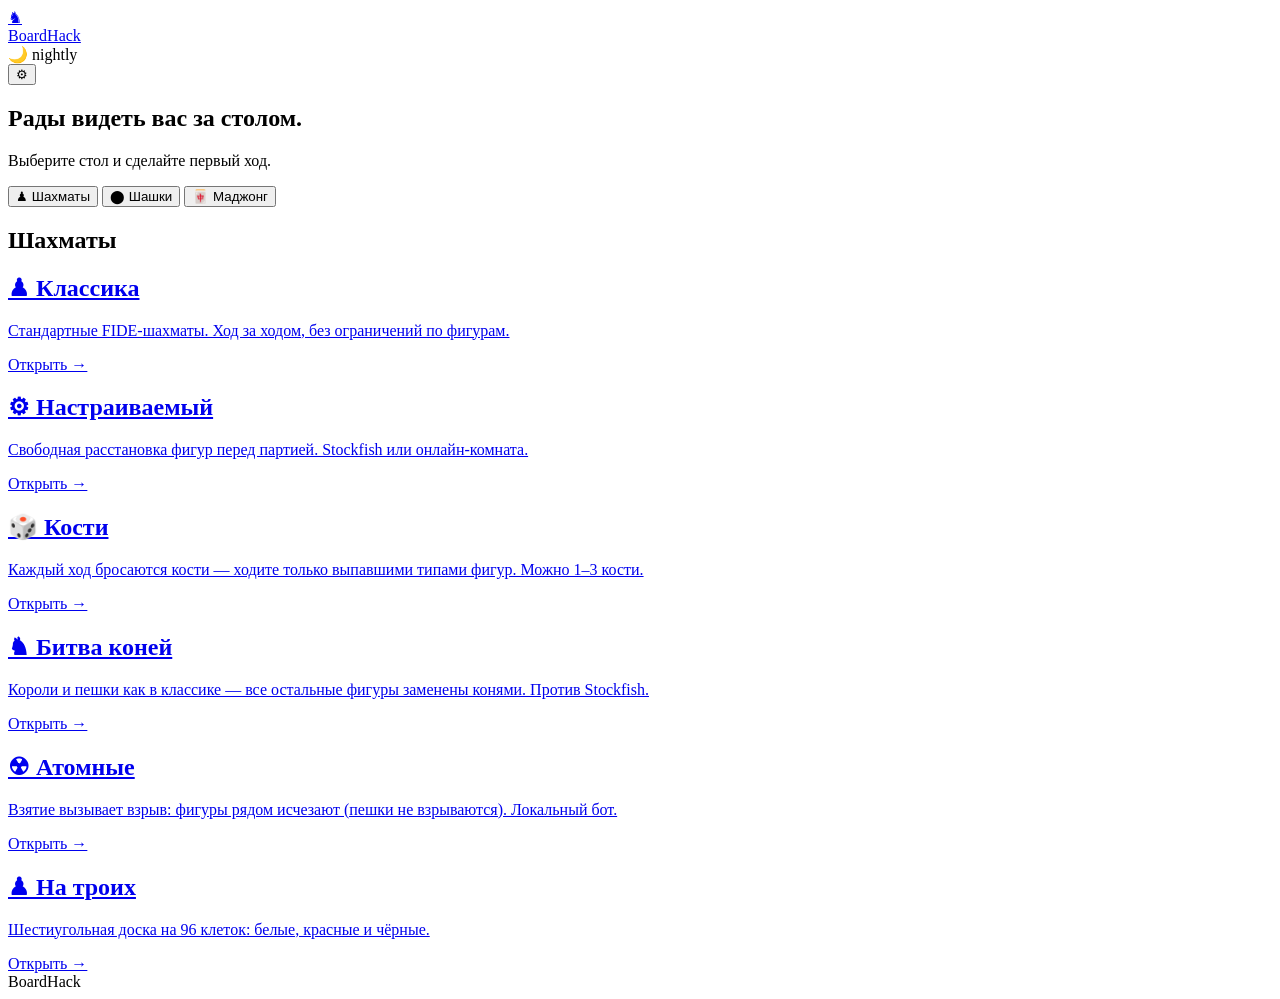
==== index.html @ 70c7a172 "Mark the nightly build with a moon badge beside the logo." ====
<!DOCTYPE html>
<html lang="ru">
<head>
  <meta charset="UTF-8" />
  <meta name="viewport" content="width=device-width, initial-scale=1.0" />
  <title>BoardHack</title>
  <link rel="preconnect" href="https://fonts.googleapis.com" />
  <link rel="preconnect" href="https://fonts.gstatic.com" crossorigin />
  <link href="https://fonts.googleapis.com/css2?family=Ubuntu:wght@400;500;700&family=Ubuntu+Mono:wght@400;700&display=swap" rel="stylesheet" />
  <link rel="stylesheet" href="css/boardhack.css" />
</head>
<body>
  <header class="topbar">
    <div class="topbar-inner">
      <div class="brand">
        <a href="./">
          <div class="brand-mark">♞</div>
          <div>Board<span class="accent">Hack</span></div>
        </a>
        <span class="mode-badge brand-nightly">🌙 nightly</span>
      </div>
      <div class="topbar-actions">
        <div class="settings-menu" id="settingsMenu">
          <button type="button" class="settings-menu-btn" id="settingsMenuBtn" aria-haspopup="dialog" aria-expanded="false" aria-controls="settingsDialog" aria-label="Settings" title="Settings">
            <span aria-hidden="true">⚙</span>
          </button>
        </div>
      </div>
    </div>
  </header>

  <main class="main hub-main">
    <section class="hero">
      <h1 id="heroTitle">Рады видеть вас за столом.</h1>
      <p id="heroDesc">Выберите стол и сделайте первый ход.</p>
    </section>

    <div class="hub-tabs" role="tablist" aria-label="Games">
      <button type="button" class="hub-tab active" role="tab" id="tabChess" data-game="chess" aria-selected="true" aria-controls="panelChess">
        <span class="hub-tab-icon">♟</span>
        <span id="tabChessLabel">Шахматы</span>
      </button>
      <button type="button" class="hub-tab" role="tab" id="tabCheckers" data-game="checkers" aria-selected="false" aria-controls="panelCheckers">
        <span class="hub-tab-icon">⬤</span>
        <span id="tabCheckersLabel">Шашки</span>
      </button>
      <button type="button" class="hub-tab" role="tab" id="tabMahjong" data-game="mahjong" aria-selected="false" aria-controls="panelMahjong">
        <span class="hub-tab-icon">🀄</span>
        <span id="tabMahjongLabel">Маджонг</span>
      </button>
    </div>

    <div class="hub-panels">
      <section class="hub-panel active" id="panelChess" role="tabpanel" aria-labelledby="tabChess" data-game="chess">
        <div class="hub-panel-head">
          <h2 id="panelChessTitle">Шахматы</h2>
        </div>
        <div class="mode-cards">
          <a class="mode-card" href="gamemodes/chess/classic/">
            <h2>♟ <span id="cardClassicTitle">Классика</span></h2>
            <p id="cardClassicDesc">Стандартные FIDE-шахматы. Ход за ходом, без ограничений по фигурам.</p>
            <div class="go" id="cardClassicGo">Открыть →</div>
          </a>
          <a class="mode-card" href="gamemodes/chess/custom/">
            <h2>⚙ <span id="cardChessCustomTitle">Настраиваемый</span></h2>
            <p id="cardChessCustomDesc">Свободная расстановка фигур перед партией. Stockfish или онлайн-комната.</p>
            <div class="go" id="cardChessCustomGo">Открыть →</div>
          </a>
          <a class="mode-card" href="gamemodes/chess/dice/">
            <h2>🎲 <span id="cardDiceTitle">Кости</span></h2>
            <p id="cardDiceDesc">Каждый ход бросаются кости — ходите только выпавшими типами фигур. Можно 1–3 кости.</p>
            <div class="go" id="cardDiceGo">Открыть →</div>
          </a>
          <a class="mode-card" href="gamemodes/chess/knights/">
            <h2>♞ <span id="cardKnightsTitle">Битва коней</span></h2>
            <p id="cardKnightsDesc">Короли и пешки как в классике — все остальные фигуры заменены конями. Против Stockfish.</p>
            <div class="go" id="cardKnightsGo">Открыть →</div>
          </a>
          <a class="mode-card" href="gamemodes/chess/atomic/">
            <h2>☢ <span id="cardAtomicTitle">Атомные</span></h2>
            <p id="cardAtomicDesc">Взятие вызывает взрыв: фигуры рядом исчезают (пешки не взрываются). Локальный бот.</p>
            <div class="go" id="cardAtomicGo">Открыть →</div>
          </a>
          <a class="mode-card" href="gamemodes/chess/three/">
            <h2>♟ <span id="cardThreeTitle">На троих</span></h2>
            <p id="cardThreeDesc">Шестиугольная доска на 96 клеток: белые, красные и чёрные.</p>
            <div class="go" id="cardThreeGo">Открыть →</div>
          </a>

        </div>
      </section>

      <section class="hub-panel" id="panelCheckers" role="tabpanel" aria-labelledby="tabCheckers" data-game="checkers" hidden>
        <div class="hub-panel-head">
          <h2 id="panelCheckersTitle">Шашки</h2>
          <p class="hub-panel-desc" id="panelCheckersDesc">Русские шашки и настраиваемый режим — бот или мультиплеер по коду.</p>
        </div>
        <div class="mode-cards">
          <a class="mode-card" href="gamemodes/checkers/classic/">
            <h2>⬤ <span id="cardCheckersClassicTitle">Классика</span></h2>
            <p id="cardCheckersClassicDesc">Русские шашки 8×8: дамка, обязательное взятие, бот или онлайн-комната.</p>
            <div class="go" id="cardCheckersClassicGo">Открыть →</div>
          </a>
          <a class="mode-card" href="gamemodes/checkers/custom/">
            <h2>⚙ <span id="cardCheckersCustomTitle">Настраиваемый</span></h2>
            <p id="cardCheckersCustomDesc">Шашки с правилами на выбор: взятие назад, обязательное взятие, таймер хода. Бот или онлайн-комната.</p>
            <div class="go" id="cardCheckersCustomGo">Открыть →</div>
          </a>
        </div>
      </section>


      <section class="hub-panel" id="panelMahjong" role="tabpanel" aria-labelledby="tabMahjong" data-game="mahjong" hidden>
        <div class="hub-panel-head">
          <h2 id="panelMahjongTitle">Маджонг</h2>
          <p class="hub-panel-desc" id="panelMahjongDesc">Режимы маджонга появятся здесь.</p>
        </div>
        <div class="mode-cards">
          <div class="mode-card mode-card--soon" aria-disabled="true">
            <h2>🀄 <span id="cardMahjongSoonTitle">Скоро</span></h2>
            <p id="cardMahjongSoonDesc">Режимы маджонга в разработке. Загляните позже.</p>
            <div class="go go-muted" id="cardMahjongSoonGo">Coming soon</div>
          </div>
        </div>
      </section>
    </div>

    <footer class="footer">BoardHack</footer>
  </main>

  <dialog class="settings-dialog" id="settingsDialog" aria-labelledby="settingsTitle">
    <div class="settings-dialog-head">
      <h2 class="card-title" id="settingsTitle">Settings</h2>
      <button type="button" class="settings-dialog-close" id="settingsCloseBtn" aria-label="Close">×</button>
    </div>
    <div class="settings-dialog-body">
      <div class="settings-menu-section">
        <div class="settings-menu-label" id="settingsLangLabel">Language</div>
        <div class="lang-switch" role="group" aria-label="Language">
          <button type="button" id="langRu" data-lang="ru">RU</button>
          <span class="lang-sep">|</span>
          <button type="button" id="langEn" data-lang="en">EN</button>
        </div>
      </div>
    </div>
  </dialog>

  <script src="js/boardhack-config.js?v=20261003cfg"></script>
  <script src="js/i18n.js?v=20261003a"></script>
<script>

    (function () {
      try {
        var u = new URL(window.location.href);
        if (/\/index\.html$/i.test(u.pathname)) {
          u.pathname = u.pathname.replace(/\/index\.html$/i, "/");
          history.replaceState(null, "", u.pathname + u.search + u.hash);
        }
      } catch (e) {}
    })();

    (function () {
      "use strict";
      var GAME_KEY = window.BoardHackConfig.storage.hubGame;
                  var i18nReady = BoardHackI18n.init({ page: "hub", base: "locales" });
      var lang = BoardHackI18n.getLang();

      function t(key) {
        return BoardHackI18n.t(key);
      }

var game = "chess";
      try {
        var savedGame = localStorage.getItem(GAME_KEY);
        if (savedGame === "chess" || savedGame === "checkers" || savedGame === "mahjong") game = savedGame;
      } catch (e) {}

      function applyLang() {
        document.documentElement.lang = lang;
        document.title = t("docTitle");
        document.getElementById("heroTitle").innerHTML = t("heroTitleHtml");
        document.getElementById("heroDesc").textContent = t("heroDesc");
        document.getElementById("tabChessLabel").textContent = t("tabChess");
        document.getElementById("tabCheckersLabel").textContent = t("tabCheckers");
        document.getElementById("tabMahjongLabel").textContent = t("tabMahjong");
        document.getElementById("panelChessTitle").textContent = t("panelChessTitle");
        document.getElementById("panelCheckersTitle").textContent = t("panelCheckersTitle");
        document.getElementById("panelCheckersDesc").textContent = t("panelCheckersDesc");
        document.getElementById("panelMahjongTitle").textContent = t("panelMahjongTitle");
        document.getElementById("panelMahjongDesc").textContent = t("panelMahjongDesc");
        document.getElementById("cardClassicTitle").textContent = t("cardClassicTitle");
        document.getElementById("cardClassicDesc").textContent = t("cardClassicDesc");
        document.getElementById("cardClassicGo").textContent = t("cardClassicGo");
        document.getElementById("cardDiceTitle").textContent = t("cardDiceTitle");
        document.getElementById("cardDiceDesc").textContent = t("cardDiceDesc");
        document.getElementById("cardDiceGo").textContent = t("cardDiceGo");
        document.getElementById("cardChessCustomTitle").textContent = t("cardChessCustomTitle");
        document.getElementById("cardChessCustomDesc").textContent = t("cardChessCustomDesc");
        document.getElementById("cardChessCustomGo").textContent = t("cardChessCustomGo");
        document.getElementById("cardKnightsTitle").textContent = t("cardKnightsTitle");
        document.getElementById("cardKnightsDesc").textContent = t("cardKnightsDesc");
        document.getElementById("cardKnightsGo").textContent = t("cardKnightsGo");
        document.getElementById("cardAtomicTitle").textContent = t("cardAtomicTitle");
        document.getElementById("cardAtomicDesc").textContent = t("cardAtomicDesc");
        document.getElementById("cardAtomicGo").textContent = t("cardAtomicGo");
        document.getElementById("cardThreeTitle").textContent = t("cardThreeTitle");
        document.getElementById("cardThreeDesc").textContent = t("cardThreeDesc");
        document.getElementById("cardThreeGo").textContent = t("cardThreeGo");
        document.getElementById("cardCheckersClassicTitle").textContent = t("cardCheckersClassicTitle");
        document.getElementById("cardCheckersClassicDesc").textContent = t("cardCheckersClassicDesc");
        document.getElementById("cardCheckersClassicGo").textContent = t("cardCheckersClassicGo");
        document.getElementById("cardCheckersCustomTitle").textContent = t("cardCheckersCustomTitle");
        document.getElementById("cardCheckersCustomDesc").textContent = t("cardCheckersCustomDesc");
        document.getElementById("cardCheckersCustomGo").textContent = t("cardCheckersCustomGo");
        document.getElementById("cardMahjongSoonTitle").textContent = t("cardMahjongSoonTitle");
        document.getElementById("cardMahjongSoonDesc").textContent = t("cardMahjongSoonDesc");
        document.getElementById("cardMahjongSoonGo").textContent = t("cardMahjongSoonGo");
        var _sll = document.getElementById("settingsLangLabel");
        if (_sll) _sll.textContent = t("settingsLangLabel");
        var _st = document.getElementById("settingsTitle");
        if (_st) _st.textContent = t("settingsTitle");
        var _sc = document.getElementById("settingsCloseBtn");
        if (_sc) _sc.setAttribute("aria-label", t("settingsTitle"));
        var _smb = document.getElementById("settingsMenuBtn");
        if (_smb) {
          _smb.setAttribute("aria-label", t("settingsTitle"));
          _smb.setAttribute("title", t("settingsTitle"));
        }
        document.getElementById("langRu").classList.toggle("active", lang === "ru");
        document.getElementById("langEn").classList.toggle("active", lang === "en");
      }

      function setLang(next) {
        BoardHackI18n.setLang(next).then(function () {
          lang = BoardHackI18n.getLang();
          applyLang();
        });
      }

      function setGame(next) {
        if (next !== "chess" && next !== "checkers" && next !== "mahjong") return;
        game = next;
        try { localStorage.setItem(GAME_KEY, game); } catch (e) {}
        var tabs = document.querySelectorAll(".hub-tab");
        var panels = document.querySelectorAll(".hub-panel");
        for (var i = 0; i < tabs.length; i++) {
          var on = tabs[i].getAttribute("data-game") === game;
          tabs[i].classList.toggle("active", on);
          tabs[i].setAttribute("aria-selected", on ? "true" : "false");
        }
        for (var j = 0; j < panels.length; j++) {
          var show = panels[j].getAttribute("data-game") === game;
          panels[j].classList.toggle("active", show);
          if (show) panels[j].removeAttribute("hidden");
          else panels[j].setAttribute("hidden", "");
        }
      }

      function wireSettingsMenu() {
        var dialog = document.getElementById("settingsDialog");
        var btn = document.getElementById("settingsMenuBtn");
        var closeBtn = document.getElementById("settingsCloseBtn");
        if (!dialog || !btn) return;
        btn.addEventListener("click", function () {
          if (!dialog.open) dialog.showModal();
          btn.setAttribute("aria-expanded", "true");
        });
        if (closeBtn) closeBtn.addEventListener("click", function () { dialog.close(); });
        dialog.addEventListener("click", function (e) {
          if (e.target === dialog) dialog.close();
        });
        dialog.addEventListener("close", function () {
          btn.setAttribute("aria-expanded", "false");
        });
      }

      wireSettingsMenu();
      document.getElementById("langRu").addEventListener("click", function () { setLang("ru"); });
      document.getElementById("langEn").addEventListener("click", function () { setLang("en"); });

      var tabEls = document.querySelectorAll(".hub-tab");
      for (var k = 0; k < tabEls.length; k++) {
        tabEls[k].addEventListener("click", function (e) {
          var g = e.currentTarget.getAttribute("data-game");
          setGame(g);
        });
      }

      i18nReady.then(function () {
        lang = BoardHackI18n.getLang();
        applyLang();
        setGame(game);
      });
    })();
  </script>

</body>
</html>
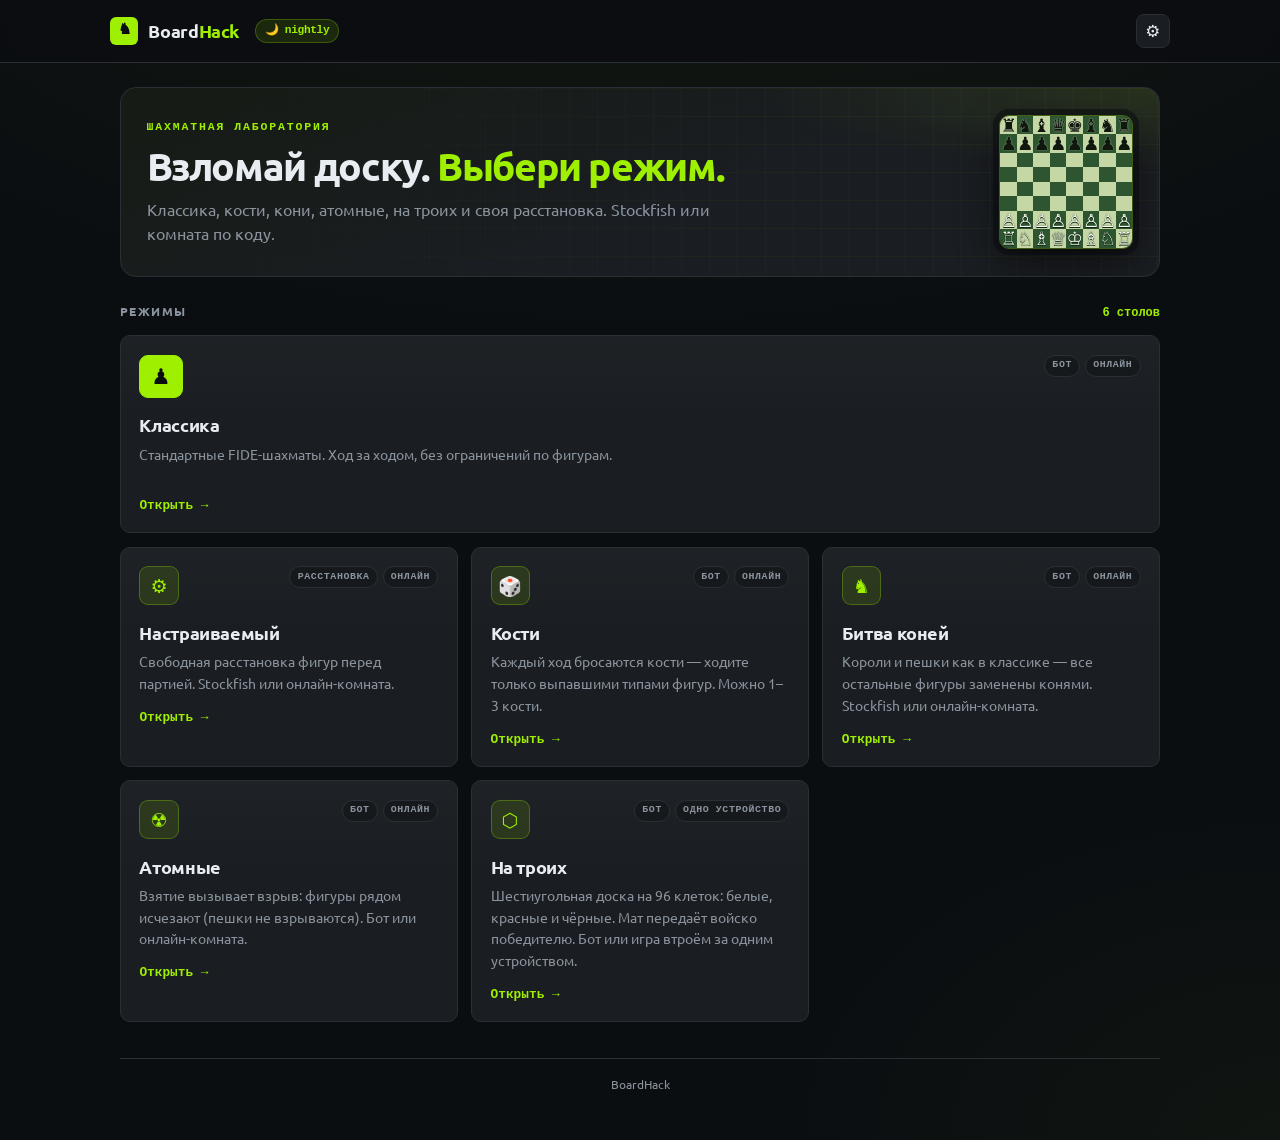
==== commit 957e4ab0: "Redesign the hub as a chess-only landing. Drop checkers and mahjong from the main page and fill the " ====
--- a/index.html
+++ b/index.html
@@ -7,7 +7,7 @@
   <link rel="preconnect" href="https://fonts.googleapis.com" />
   <link rel="preconnect" href="https://fonts.gstatic.com" crossorigin />
   <link href="https://fonts.googleapis.com/css2?family=Ubuntu:wght@400;500;700&family=Ubuntu+Mono:wght@400;700&display=swap" rel="stylesheet" />
-  <link rel="stylesheet" href="css/boardhack.css" />
+  <link rel="stylesheet" href="css/boardhack.css?v=20261004hub" />
 </head>
 <body>
   <header class="topbar">
@@ -30,102 +30,99 @@
   </header>
 
   <main class="main hub-main">
-    <section class="hero">
-      <h1 id="heroTitle">Рады видеть вас за столом.</h1>
-      <p id="heroDesc">Выберите стол и сделайте первый ход.</p>
+    <section class="hub-hero">
+      <div class="hub-hero-copy">
+        <p class="hub-kicker" id="heroKicker">шахматная лаборатория</p>
+        <h1 id="heroTitle">Взломай доску. <span class="accent">Выбери режим.</span></h1>
+        <p class="hub-lead" id="heroDesc">Классика, кости, кони, атомные, на троих и своя расстановка. Stockfish или комната по коду.</p>
+      </div>
+      <div class="hub-hero-aside">
+        <div class="hub-board" id="hubBoard" aria-hidden="true"></div>
+      </div>
     </section>
 
-    <div class="hub-tabs" role="tablist" aria-label="Games">
-      <button type="button" class="hub-tab active" role="tab" id="tabChess" data-game="chess" aria-selected="true" aria-controls="panelChess">
-        <span class="hub-tab-icon">♟</span>
-        <span id="tabChessLabel">Шахматы</span>
-      </button>
-      <button type="button" class="hub-tab" role="tab" id="tabCheckers" data-game="checkers" aria-selected="false" aria-controls="panelCheckers">
-        <span class="hub-tab-icon">⬤</span>
-        <span id="tabCheckersLabel">Шашки</span>
-      </button>
-      <button type="button" class="hub-tab" role="tab" id="tabMahjong" data-game="mahjong" aria-selected="false" aria-controls="panelMahjong">
-        <span class="hub-tab-icon">🀄</span>
-        <span id="tabMahjongLabel">Маджонг</span>
-      </button>
-    </div>
-
-    <div class="hub-panels">
-      <section class="hub-panel active" id="panelChess" role="tabpanel" aria-labelledby="tabChess" data-game="chess">
-        <div class="hub-panel-head">
-          <h2 id="panelChessTitle">Шахматы</h2>
-        </div>
-        <div class="mode-cards">
-          <a class="mode-card" href="gamemodes/chess/classic/">
-            <h2>♟ <span id="cardClassicTitle">Классика</span></h2>
-            <p id="cardClassicDesc">Стандартные FIDE-шахматы. Ход за ходом, без ограничений по фигурам.</p>
-            <div class="go" id="cardClassicGo">Открыть →</div>
-          </a>
-          <a class="mode-card" href="gamemodes/chess/custom/">
-            <h2>⚙ <span id="cardChessCustomTitle">Настраиваемый</span></h2>
-            <p id="cardChessCustomDesc">Свободная расстановка фигур перед партией. Stockfish или онлайн-комната.</p>
-            <div class="go" id="cardChessCustomGo">Открыть →</div>
-          </a>
-          <a class="mode-card" href="gamemodes/chess/dice/">
-            <h2>🎲 <span id="cardDiceTitle">Кости</span></h2>
-            <p id="cardDiceDesc">Каждый ход бросаются кости — ходите только выпавшими типами фигур. Можно 1–3 кости.</p>
-            <div class="go" id="cardDiceGo">Открыть →</div>
-          </a>
-          <a class="mode-card" href="gamemodes/chess/knights/">
-            <h2>♞ <span id="cardKnightsTitle">Битва коней</span></h2>
-            <p id="cardKnightsDesc">Короли и пешки как в классике — все остальные фигуры заменены конями. Против Stockfish.</p>
-            <div class="go" id="cardKnightsGo">Открыть →</div>
-          </a>
-          <a class="mode-card" href="gamemodes/chess/atomic/">
-            <h2>☢ <span id="cardAtomicTitle">Атомные</span></h2>
-            <p id="cardAtomicDesc">Взятие вызывает взрыв: фигуры рядом исчезают (пешки не взрываются). Локальный бот.</p>
-            <div class="go" id="cardAtomicGo">Открыть →</div>
-          </a>
-          <a class="mode-card" href="gamemodes/chess/three/">
-            <h2>♟ <span id="cardThreeTitle">На троих</span></h2>
-            <p id="cardThreeDesc">Шестиугольная доска на 96 клеток: белые, красные и чёрные.</p>
-            <div class="go" id="cardThreeGo">Открыть →</div>
-          </a>
-
-        </div>
-      </section>
-
-      <section class="hub-panel" id="panelCheckers" role="tabpanel" aria-labelledby="tabCheckers" data-game="checkers" hidden>
-        <div class="hub-panel-head">
-          <h2 id="panelCheckersTitle">Шашки</h2>
-          <p class="hub-panel-desc" id="panelCheckersDesc">Русские шашки и настраиваемый режим — бот или мультиплеер по коду.</p>
-        </div>
-        <div class="mode-cards">
-          <a class="mode-card" href="gamemodes/checkers/classic/">
-            <h2>⬤ <span id="cardCheckersClassicTitle">Классика</span></h2>
-            <p id="cardCheckersClassicDesc">Русские шашки 8×8: дамка, обязательное взятие, бот или онлайн-комната.</p>
-            <div class="go" id="cardCheckersClassicGo">Открыть →</div>
-          </a>
-          <a class="mode-card" href="gamemodes/checkers/custom/">
-            <h2>⚙ <span id="cardCheckersCustomTitle">Настраиваемый</span></h2>
-            <p id="cardCheckersCustomDesc">Шашки с правилами на выбор: взятие назад, обязательное взятие, таймер хода. Бот или онлайн-комната.</p>
-            <div class="go" id="cardCheckersCustomGo">Открыть →</div>
-          </a>
-        </div>
-      </section>
-
-
-      <section class="hub-panel" id="panelMahjong" role="tabpanel" aria-labelledby="tabMahjong" data-game="mahjong" hidden>
-        <div class="hub-panel-head">
-          <h2 id="panelMahjongTitle">Маджонг</h2>
-          <p class="hub-panel-desc" id="panelMahjongDesc">Режимы маджонга появятся здесь.</p>
-        </div>
-        <div class="mode-cards">
-          <div class="mode-card mode-card--soon" aria-disabled="true">
-            <h2>🀄 <span id="cardMahjongSoonTitle">Скоро</span></h2>
-            <p id="cardMahjongSoonDesc">Режимы маджонга в разработке. Загляните позже.</p>
-            <div class="go go-muted" id="cardMahjongSoonGo">Coming soon</div>
-          </div>
-        </div>
-      </section>
-    </div>
-
-    <footer class="footer">BoardHack</footer>
+    <section class="hub-modes" aria-labelledby="modesTitle">
+      <div class="hub-section-head">
+        <h2 id="modesTitle">Режимы</h2>
+        <span class="hub-count" id="modesCount">6 столов</span>
+      </div>
+      <div class="mode-cards">
+        <a class="mode-card mode-card--feature" href="gamemodes/chess/classic/">
+          <div class="mode-card-top">
+            <span class="mode-glyph" aria-hidden="true">♟</span>
+            <span class="mode-tags">
+              <span class="mode-tag" id="tagClassicBot">Бот</span>
+              <span class="mode-tag" id="tagClassicOnline">Онлайн</span>
+            </span>
+          </div>
+          <h2 id="cardClassicTitle">Классика</h2>
+          <p id="cardClassicDesc">Стандартные FIDE-шахматы. Ход за ходом, без ограничений по фигурам.</p>
+          <div class="go" id="cardClassicGo">Открыть →</div>
+        </a>
+        <a class="mode-card" href="gamemodes/chess/custom/">
+          <div class="mode-card-top">
+            <span class="mode-glyph" aria-hidden="true">⚙</span>
+            <span class="mode-tags">
+              <span class="mode-tag" id="tagCustomSetup">Расстановка</span>
+              <span class="mode-tag" id="tagCustomOnline">Онлайн</span>
+            </span>
+          </div>
+          <h2 id="cardChessCustomTitle">Настраиваемый</h2>
+          <p id="cardChessCustomDesc">Свободная расстановка фигур перед партией. Stockfish или онлайн-комната.</p>
+          <div class="go" id="cardChessCustomGo">Открыть →</div>
+        </a>
+        <a class="mode-card" href="gamemodes/chess/dice/">
+          <div class="mode-card-top">
+            <span class="mode-glyph" aria-hidden="true">🎲</span>
+            <span class="mode-tags">
+              <span class="mode-tag" id="tagDiceBot">Бот</span>
+              <span class="mode-tag" id="tagDiceOnline">Онлайн</span>
+            </span>
+          </div>
+          <h2 id="cardDiceTitle">Кости</h2>
+          <p id="cardDiceDesc">Каждый ход бросаются кости — ходите только выпавшими типами фигур. Можно 1–3 кости.</p>
+          <div class="go" id="cardDiceGo">Открыть →</div>
+        </a>
+        <a class="mode-card" href="gamemodes/chess/knights/">
+          <div class="mode-card-top">
+            <span class="mode-glyph" aria-hidden="true">♞</span>
+            <span class="mode-tags">
+              <span class="mode-tag" id="tagKnightsBot">Бот</span>
+              <span class="mode-tag" id="tagKnightsOnline">Онлайн</span>
+            </span>
+          </div>
+          <h2 id="cardKnightsTitle">Битва коней</h2>
+          <p id="cardKnightsDesc">Короли и пешки как в классике — все остальные фигуры заменены конями. Против Stockfish.</p>
+          <div class="go" id="cardKnightsGo">Открыть →</div>
+        </a>
+        <a class="mode-card" href="gamemodes/chess/atomic/">
+          <div class="mode-card-top">
+            <span class="mode-glyph" aria-hidden="true">☢</span>
+            <span class="mode-tags">
+              <span class="mode-tag" id="tagAtomicBot">Бот</span>
+              <span class="mode-tag" id="tagAtomicOnline">Онлайн</span>
+            </span>
+          </div>
+          <h2 id="cardAtomicTitle">Атомные</h2>
+          <p id="cardAtomicDesc">Взятие вызывает взрыв: фигуры рядом исчезают (пешки не взрываются). Локальный бот.</p>
+          <div class="go" id="cardAtomicGo">Открыть →</div>
+        </a>
+        <a class="mode-card" href="gamemodes/chess/three/">
+          <div class="mode-card-top">
+            <span class="mode-glyph" aria-hidden="true">⬡</span>
+            <span class="mode-tags">
+              <span class="mode-tag" id="tagThreeBot">Бот</span>
+              <span class="mode-tag" id="tagThreeHotseat">Одно устройство</span>
+            </span>
+          </div>
+          <h2 id="cardThreeTitle">На троих</h2>
+          <p id="cardThreeDesc">Шестиугольная доска на 96 клеток: белые, красные и чёрные.</p>
+          <div class="go" id="cardThreeGo">Открыть →</div>
+        </a>
+      </div>
+    </section>
+
+    <footer class="footer hub-footer">BoardHack</footer>
   </main>
 
   <dialog class="settings-dialog" id="settingsDialog" aria-labelledby="settingsTitle">
@@ -146,9 +143,8 @@
   </dialog>
 
   <script src="js/boardhack-config.js?v=20261003cfg"></script>
-  <script src="js/i18n.js?v=20261003a"></script>
+  <script src="js/i18n.js?v=20261004hub"></script>
 <script>
-
     (function () {
       try {
         var u = new URL(window.location.href);
@@ -161,70 +157,87 @@
 
     (function () {
       "use strict";
-      var GAME_KEY = window.BoardHackConfig.storage.hubGame;
-                  var i18nReady = BoardHackI18n.init({ page: "hub", base: "locales" });
+
+      var BACK = "rnbqkbnrpppppppp";
+      var FRONT = "RNBQKBNRPPPPPPPP";
+      var board = document.getElementById("hubBoard");
+      if (board) {
+        var html = "";
+        for (var sq = 0; sq < 64; sq++) {
+          var file = sq % 8;
+          var rank = Math.floor(sq / 8);
+          var light = (file + rank) % 2 === 0;
+          var piece = "";
+          var side = "";
+          if (rank === 0) { piece = BACK.charAt(file); side = "b"; }
+          else if (rank === 1) { piece = BACK.charAt(8 + file); side = "b"; }
+          else if (rank === 6) { piece = FRONT.charAt(8 + file); side = "w"; }
+          else if (rank === 7) { piece = FRONT.charAt(file); side = "w"; }
+          var glyph = piece ? ({
+            K: "\u2654", Q: "\u2655", R: "\u2656", B: "\u2657", N: "\u2658", P: "\u2659",
+            k: "\u265A", q: "\u265B", r: "\u265C", b: "\u265D", n: "\u265E", p: "\u265F"
+          })[piece] || "" : "";
+          html += "<i class=\"" + (light ? "l" : "d") + (side ? " " + side : "") + "\">" + glyph + "</i>";
+        }
+        board.innerHTML = html;
+      }
+
+      var i18nReady = BoardHackI18n.init({ page: "hub", base: "locales" });
       var lang = BoardHackI18n.getLang();
 
       function t(key) {
         return BoardHackI18n.t(key);
       }
 
-var game = "chess";
-      try {
-        var savedGame = localStorage.getItem(GAME_KEY);
-        if (savedGame === "chess" || savedGame === "checkers" || savedGame === "mahjong") game = savedGame;
-      } catch (e) {}
+      function setText(id, key) {
+        var el = document.getElementById(id);
+        if (el) el.textContent = t(key);
+      }
 
       function applyLang() {
         document.documentElement.lang = lang;
         document.title = t("docTitle");
         document.getElementById("heroTitle").innerHTML = t("heroTitleHtml");
-        document.getElementById("heroDesc").textContent = t("heroDesc");
-        document.getElementById("tabChessLabel").textContent = t("tabChess");
-        document.getElementById("tabCheckersLabel").textContent = t("tabCheckers");
-        document.getElementById("tabMahjongLabel").textContent = t("tabMahjong");
-        document.getElementById("panelChessTitle").textContent = t("panelChessTitle");
-        document.getElementById("panelCheckersTitle").textContent = t("panelCheckersTitle");
-        document.getElementById("panelCheckersDesc").textContent = t("panelCheckersDesc");
-        document.getElementById("panelMahjongTitle").textContent = t("panelMahjongTitle");
-        document.getElementById("panelMahjongDesc").textContent = t("panelMahjongDesc");
-        document.getElementById("cardClassicTitle").textContent = t("cardClassicTitle");
-        document.getElementById("cardClassicDesc").textContent = t("cardClassicDesc");
-        document.getElementById("cardClassicGo").textContent = t("cardClassicGo");
-        document.getElementById("cardDiceTitle").textContent = t("cardDiceTitle");
-        document.getElementById("cardDiceDesc").textContent = t("cardDiceDesc");
-        document.getElementById("cardDiceGo").textContent = t("cardDiceGo");
-        document.getElementById("cardChessCustomTitle").textContent = t("cardChessCustomTitle");
-        document.getElementById("cardChessCustomDesc").textContent = t("cardChessCustomDesc");
-        document.getElementById("cardChessCustomGo").textContent = t("cardChessCustomGo");
-        document.getElementById("cardKnightsTitle").textContent = t("cardKnightsTitle");
-        document.getElementById("cardKnightsDesc").textContent = t("cardKnightsDesc");
-        document.getElementById("cardKnightsGo").textContent = t("cardKnightsGo");
-        document.getElementById("cardAtomicTitle").textContent = t("cardAtomicTitle");
-        document.getElementById("cardAtomicDesc").textContent = t("cardAtomicDesc");
-        document.getElementById("cardAtomicGo").textContent = t("cardAtomicGo");
-        document.getElementById("cardThreeTitle").textContent = t("cardThreeTitle");
-        document.getElementById("cardThreeDesc").textContent = t("cardThreeDesc");
-        document.getElementById("cardThreeGo").textContent = t("cardThreeGo");
-        document.getElementById("cardCheckersClassicTitle").textContent = t("cardCheckersClassicTitle");
-        document.getElementById("cardCheckersClassicDesc").textContent = t("cardCheckersClassicDesc");
-        document.getElementById("cardCheckersClassicGo").textContent = t("cardCheckersClassicGo");
-        document.getElementById("cardCheckersCustomTitle").textContent = t("cardCheckersCustomTitle");
-        document.getElementById("cardCheckersCustomDesc").textContent = t("cardCheckersCustomDesc");
-        document.getElementById("cardCheckersCustomGo").textContent = t("cardCheckersCustomGo");
-        document.getElementById("cardMahjongSoonTitle").textContent = t("cardMahjongSoonTitle");
-        document.getElementById("cardMahjongSoonDesc").textContent = t("cardMahjongSoonDesc");
-        document.getElementById("cardMahjongSoonGo").textContent = t("cardMahjongSoonGo");
-        var _sll = document.getElementById("settingsLangLabel");
-        if (_sll) _sll.textContent = t("settingsLangLabel");
-        var _st = document.getElementById("settingsTitle");
-        if (_st) _st.textContent = t("settingsTitle");
-        var _sc = document.getElementById("settingsCloseBtn");
-        if (_sc) _sc.setAttribute("aria-label", t("settingsTitle"));
-        var _smb = document.getElementById("settingsMenuBtn");
-        if (_smb) {
-          _smb.setAttribute("aria-label", t("settingsTitle"));
-          _smb.setAttribute("title", t("settingsTitle"));
+        setText("heroKicker", "heroKicker");
+        setText("heroDesc", "heroDesc");
+        setText("modesTitle", "modesTitle");
+        setText("modesCount", "modesCount");
+        setText("cardClassicTitle", "cardClassicTitle");
+        setText("cardClassicDesc", "cardClassicDesc");
+        setText("cardClassicGo", "cardClassicGo");
+        setText("cardDiceTitle", "cardDiceTitle");
+        setText("cardDiceDesc", "cardDiceDesc");
+        setText("cardDiceGo", "cardDiceGo");
+        setText("cardChessCustomTitle", "cardChessCustomTitle");
+        setText("cardChessCustomDesc", "cardChessCustomDesc");
+        setText("cardChessCustomGo", "cardChessCustomGo");
+        setText("cardKnightsTitle", "cardKnightsTitle");
+        setText("cardKnightsDesc", "cardKnightsDesc");
+        setText("cardKnightsGo", "cardKnightsGo");
+        setText("cardAtomicTitle", "cardAtomicTitle");
+        setText("cardAtomicDesc", "cardAtomicDesc");
+        setText("cardAtomicGo", "cardAtomicGo");
+        setText("cardThreeTitle", "cardThreeTitle");
+        setText("cardThreeDesc", "cardThreeDesc");
+        setText("cardThreeGo", "cardThreeGo");
+        ["tagClassicBot", "tagDiceBot", "tagKnightsBot", "tagAtomicBot", "tagThreeBot"].forEach(function (id) {
+          setText(id, "tagBot");
+        });
+        ["tagClassicOnline", "tagCustomOnline", "tagDiceOnline", "tagKnightsOnline", "tagAtomicOnline"].forEach(function (id) {
+          setText(id, "tagOnline");
+        });
+        setText("tagCustomSetup", "tagSetup");
+        setText("tagThreeHotseat", "tagHotseat");
+        var settingsLang = document.getElementById("settingsLangLabel");
+        if (settingsLang) settingsLang.textContent = t("settingsLangLabel");
+        var settingsTitle = document.getElementById("settingsTitle");
+        if (settingsTitle) settingsTitle.textContent = t("settingsTitle");
+        var settingsClose = document.getElementById("settingsCloseBtn");
+        if (settingsClose) settingsClose.setAttribute("aria-label", t("settingsTitle"));
+        var settingsBtn = document.getElementById("settingsMenuBtn");
+        if (settingsBtn) {
+          settingsBtn.setAttribute("aria-label", t("settingsTitle"));
+          settingsBtn.setAttribute("title", t("settingsTitle"));
         }
         document.getElementById("langRu").classList.toggle("active", lang === "ru");
         document.getElementById("langEn").classList.toggle("active", lang === "en");
@@ -235,25 +248,6 @@
           lang = BoardHackI18n.getLang();
           applyLang();
         });
-      }
-
-      function setGame(next) {
-        if (next !== "chess" && next !== "checkers" && next !== "mahjong") return;
-        game = next;
-        try { localStorage.setItem(GAME_KEY, game); } catch (e) {}
-        var tabs = document.querySelectorAll(".hub-tab");
-        var panels = document.querySelectorAll(".hub-panel");
-        for (var i = 0; i < tabs.length; i++) {
-          var on = tabs[i].getAttribute("data-game") === game;
-          tabs[i].classList.toggle("active", on);
-          tabs[i].setAttribute("aria-selected", on ? "true" : "false");
-        }
-        for (var j = 0; j < panels.length; j++) {
-          var show = panels[j].getAttribute("data-game") === game;
-          panels[j].classList.toggle("active", show);
-          if (show) panels[j].removeAttribute("hidden");
-          else panels[j].setAttribute("hidden", "");
-        }
       }
 
       function wireSettingsMenu() {
@@ -278,18 +272,9 @@
       document.getElementById("langRu").addEventListener("click", function () { setLang("ru"); });
       document.getElementById("langEn").addEventListener("click", function () { setLang("en"); });
 
-      var tabEls = document.querySelectorAll(".hub-tab");
-      for (var k = 0; k < tabEls.length; k++) {
-        tabEls[k].addEventListener("click", function (e) {
-          var g = e.currentTarget.getAttribute("data-game");
-          setGame(g);
-        });
-      }
-
       i18nReady.then(function () {
         lang = BoardHackI18n.getLang();
         applyLang();
-        setGame(game);
       });
     })();
   </script>
--- a/css/boardhack.css
+++ b/css/boardhack.css
@@ -0,0 +1,1772 @@
+:root {
+  --bg: #0b0e11;
+  --bg-elevated: #14181d;
+  --card: #1a1d21;
+  --card-hover: #21262c;
+  --border: #2a2f36;
+  --border-soft: #1f242b;
+  --text: #e8edf2;
+  --text-muted: #8b949e;
+  --accent: #9fef00;
+  --accent-dim: rgba(159, 239, 0, 0.12);
+  --accent-glow: rgba(159, 239, 0, 0.25);
+  --danger: #ff3e3e;
+  --warn: #ffbf00;
+  --info: #4dabf7;
+  --radius: 10px;
+  --font: "Ubuntu", system-ui, -apple-system, sans-serif;
+  --mono: "Ubuntu Mono", ui-monospace, monospace;
+}
+
+* { box-sizing: border-box; margin: 0; padding: 0; }
+
+body {
+  font-family: var(--font);
+  background: var(--bg);
+  color: var(--text);
+  min-height: 100vh;
+  line-height: 1.5;
+  background-image:
+    radial-gradient(ellipse 80% 50% at 50% -20%, rgba(159, 239, 0, 0.06), transparent),
+    radial-gradient(ellipse 40% 30% at 100% 100%, rgba(159, 239, 0, 0.03), transparent);
+}
+
+a { color: var(--accent); text-decoration: none; }
+a:hover { text-decoration: underline; }
+
+.topbar {
+  border-bottom: 1px solid var(--border);
+  background: rgba(11, 14, 17, 0.92);
+  backdrop-filter: blur(8px);
+  position: sticky;
+  top: 0;
+  z-index: 50;
+}
+
+.topbar-inner {
+  max-width: 1100px;
+  margin: 0 auto;
+  padding: 0.85rem 1.25rem;
+  display: flex;
+  align-items: center;
+  justify-content: space-between;
+  gap: 1rem;
+}
+
+.brand {
+  display: flex;
+  align-items: center;
+  gap: 0.65rem;
+  font-weight: 700;
+  font-size: 1.15rem;
+  letter-spacing: -0.02em;
+}
+
+.brand-mark {
+  width: 28px;
+  height: 28px;
+  border-radius: 6px;
+  background: var(--accent);
+  color: #0b0e11;
+  display: grid;
+  place-items: center;
+  font-family: var(--mono);
+  font-weight: 700;
+  font-size: 0.95rem;
+}
+
+.brand span.accent { color: var(--accent); }
+
+.lang-switch {
+  display: inline-flex;
+  align-items: center;
+  gap: 0.15rem;
+  border: 1px solid var(--border);
+  background: var(--card);
+  border-radius: 999px;
+  padding: 0.15rem;
+  font-family: var(--mono);
+  font-size: 0.75rem;
+  user-select: none;
+}
+
+.lang-switch button {
+  border: none;
+  background: transparent;
+  color: var(--text-muted);
+  font-family: inherit;
+  font-size: inherit;
+  font-weight: 700;
+  padding: 0.3rem 0.55rem;
+  border-radius: 999px;
+  cursor: pointer;
+  transition: background 0.12s ease, color 0.12s ease;
+}
+
+.lang-switch button.active {
+  background: var(--accent);
+  color: #0b0e11;
+}
+
+.lang-switch button:not(.active):hover {
+  color: var(--text);
+}
+
+.lang-sep {
+  color: var(--border);
+  padding: 0 0.1rem;
+  pointer-events: none;
+}
+
+.main {
+  max-width: 1100px;
+  margin: 0 auto;
+  padding: 1.5rem 1.25rem 3rem;
+}
+
+.hero { margin-bottom: 1.5rem; }
+
+.hero h1 {
+  font-size: clamp(1.5rem, 3vw, 2rem);
+  font-weight: 700;
+  letter-spacing: -0.03em;
+  margin-bottom: 0.35rem;
+}
+
+.hero h1 .accent { color: var(--accent); }
+
+.hero p {
+  color: var(--text-muted);
+  max-width: 36rem;
+  font-size: 0.95rem;
+}
+
+.layout {
+  display: grid;
+  grid-template-columns: 1fr;
+  gap: 1.25rem;
+}
+
+@media (min-width: 900px) {
+  .layout {
+    grid-template-columns: minmax(0, 1fr) 320px;
+    align-items: start;
+  }
+}
+
+.card {
+  background: var(--card);
+  border: 1px solid var(--border);
+  border-radius: var(--radius);
+  padding: 1.1rem;
+}
+
+.card-title {
+  font-size: 0.7rem;
+  text-transform: uppercase;
+  letter-spacing: 0.08em;
+  color: var(--text-muted);
+  font-weight: 500;
+  margin-bottom: 0.75rem;
+}
+
+.board-wrap {
+  position: relative;
+  width: 100%;
+  max-width: 560px;
+  margin: 0 auto;
+}
+
+#board { width: 100%; }
+
+/* Suppress iOS/Android long-press image callout on board pieces (CDN imgs).
+   touch-action: none — block browser pan/zoom gestures on the board during piece drags. */
+.board-wrap,
+.board-wrap #board,
+#board,
+.board-wrap img,
+#board img,
+#board .piece-417db {
+  -webkit-touch-callout: none;
+  user-select: none;
+  -webkit-user-select: none;
+  touch-action: none;
+}
+
+.board-b72b1 {
+  border: 2px solid var(--border) !important;
+  border-radius: 8px;
+  overflow: hidden;
+  box-shadow: 0 0 0 1px var(--border-soft), 0 12px 40px rgba(0, 0, 0, 0.45);
+}
+
+/* a1 dark; standard FIDE colors */
+.white-1e1d7 { background-color: #c8cdd5 !important; }
+.black-3c85d { background-color: #4a5564 !important; }
+
+/* Ensure black pieces stay visible on dark squares (alpha already outlined) */
+#board img.piece-417db {
+  filter: drop-shadow(0 1px 1px rgba(0, 0, 0, 0.45));
+}
+
+.highlight-white { box-shadow: inset 0 0 0 3px var(--accent) !important; }
+.highlight-black { box-shadow: inset 0 0 0 3px var(--accent) !important; }
+
+.status-bar {
+  display: flex;
+  flex-wrap: wrap;
+  align-items: center;
+  gap: 0.5rem;
+  margin-bottom: 1rem;
+  padding: 0.65rem 0.85rem;
+  background: var(--bg-elevated);
+  border: 1px solid var(--border);
+  border-radius: 8px;
+  font-family: var(--mono);
+  font-size: 0.85rem;
+}
+
+.status-dot {
+  width: 8px;
+  height: 8px;
+  border-radius: 50%;
+  background: var(--accent);
+  box-shadow: 0 0 8px var(--accent-glow);
+  flex-shrink: 0;
+}
+
+.status-dot.warn { background: var(--warn); box-shadow: 0 0 8px rgba(255, 191, 0, 0.4); }
+.status-dot.danger { background: var(--danger); box-shadow: 0 0 8px rgba(255, 62, 62, 0.4); }
+.status-dot.info { background: var(--info); box-shadow: 0 0 8px rgba(77, 171, 247, 0.4); }
+
+#statusText { flex: 1; min-width: 0; }
+
+.side-stack { display: flex; flex-direction: column; gap: 1rem; }
+
+.controls {
+  display: flex;
+  flex-direction: column;
+  gap: 0.75rem;
+}
+
+label.field-label {
+  font-size: 0.75rem;
+  color: var(--text-muted);
+  display: block;
+  margin-bottom: 0.35rem;
+}
+
+select, button {
+  font-family: var(--font);
+  font-size: 0.9rem;
+}
+
+select {
+  width: 100%;
+  background: var(--bg-elevated);
+  color: var(--text);
+  border: 1px solid var(--border);
+  border-radius: 8px;
+  padding: 0.55rem 0.75rem;
+  outline: none;
+  cursor: pointer;
+}
+
+select:focus {
+  border-color: var(--accent);
+  box-shadow: 0 0 0 3px var(--accent-dim);
+}
+
+.btn-row {
+  display: flex;
+  gap: 0.5rem;
+  flex-wrap: wrap;
+}
+
+button.btn {
+  flex: 1;
+  min-width: 110px;
+  border: none;
+  border-radius: 8px;
+  padding: 0.65rem 1rem;
+  font-weight: 700;
+  cursor: pointer;
+  transition: transform 0.12s ease, box-shadow 0.12s ease, background 0.12s ease;
+}
+
+button.btn:active { transform: scale(0.98); }
+
+button.btn-primary {
+  background: var(--accent);
+  color: #0b0e11;
+  box-shadow: 0 0 20px var(--accent-glow);
+}
+
+button.btn-primary:hover {
+  filter: brightness(1.05);
+  box-shadow: 0 0 28px var(--accent-glow);
+}
+
+button.btn-ghost {
+  background: transparent;
+  color: var(--text);
+  border: 1px solid var(--border);
+}
+
+button.btn-ghost:hover {
+  background: var(--card-hover);
+  border-color: #3a424c;
+}
+
+button.btn:disabled {
+  opacity: 0.45;
+  cursor: not-allowed;
+  transform: none;
+  box-shadow: none;
+}
+
+.diff-hint {
+  font-size: 0.75rem;
+  color: var(--text-muted);
+  margin-top: 0.25rem;
+}
+
+.move-list {
+  max-height: 280px;
+  overflow-y: auto;
+  font-family: var(--mono);
+  font-size: 0.8rem;
+  background: var(--bg-elevated);
+  border: 1px solid var(--border);
+  border-radius: 8px;
+  padding: 0.5rem;
+}
+
+.move-list::-webkit-scrollbar { width: 6px; }
+.move-list::-webkit-scrollbar-thumb {
+  background: var(--border);
+  border-radius: 3px;
+}
+
+.move-row {
+  display: grid;
+  grid-template-columns: 2.2rem 1fr 1fr;
+  gap: 0.35rem;
+  padding: 0.3rem 0.4rem;
+  border-radius: 4px;
+}
+
+.move-row:nth-child(even) { background: rgba(255, 255, 255, 0.02); }
+.move-num { color: var(--text-muted); }
+.move-san { color: var(--text); }
+.move-san.bot { color: var(--accent); }
+
+.empty-moves {
+  color: var(--text-muted);
+  padding: 0.75rem;
+  text-align: center;
+  font-size: 0.8rem;
+}
+
+.meta-grid {
+  display: grid;
+  grid-template-columns: 1fr 1fr;
+  gap: 0.5rem;
+}
+
+.meta-item {
+  background: var(--bg-elevated);
+  border: 1px solid var(--border);
+  border-radius: 8px;
+  padding: 0.6rem 0.75rem;
+}
+
+.meta-item .k {
+  font-size: 0.65rem;
+  text-transform: uppercase;
+  letter-spacing: 0.06em;
+  color: var(--text-muted);
+}
+
+.meta-item .v {
+  font-family: var(--mono);
+  font-size: 0.9rem;
+  color: var(--accent);
+  margin-top: 0.15rem;
+}
+
+.footer {
+  margin-top: 2rem;
+  padding-top: 1rem;
+  border-top: 1px solid var(--border);
+  color: var(--text-muted);
+  font-size: 0.75rem;
+  text-align: center;
+}
+
+.thinking {
+  position: absolute;
+  inset: 0;
+  display: none;
+  place-items: center;
+  background: rgba(11, 14, 17, 0.55);
+  border-radius: 8px;
+  z-index: 20;
+  backdrop-filter: blur(2px);
+}
+
+.thinking.show { display: grid; }
+
+.thinking-pill {
+  background: var(--card);
+  border: 1px solid var(--accent);
+  color: var(--accent);
+  font-family: var(--mono);
+  font-size: 0.85rem;
+  padding: 0.5rem 1rem;
+  border-radius: 999px;
+  box-shadow: 0 0 24px var(--accent-glow);
+  animation: pulse 1.2s ease-in-out infinite;
+}
+
+@keyframes pulse {
+  0%, 100% { opacity: 1; }
+  50% { opacity: 0.65; }
+}
+
+.square-55d63 { position: relative; }
+
+.square-55d63.selected {
+  box-shadow: inset 0 0 0 3px var(--accent) !important;
+  background-color: rgba(159, 239, 0, 0.18) !important;
+}
+
+.square-55d63.legal-dot::after {
+  content: "";
+  position: absolute;
+  top: 50%;
+  left: 50%;
+  width: 22%;
+  height: 22%;
+  transform: translate(-50%, -50%);
+  border-radius: 50%;
+  background: rgba(159, 239, 0, 0.55);
+  box-shadow: 0 0 8px rgba(159, 239, 0, 0.35);
+  pointer-events: none;
+  z-index: 3;
+}
+
+
+.dice-panel {
+  display: none;
+  margin-top: 0.25rem;
+}
+
+.dice-panel.visible { display: block; }
+
+.dice-faces {
+  display: flex;
+  flex-wrap: wrap;
+  gap: 0.5rem;
+  margin-bottom: 0.5rem;
+}
+
+.die {
+  width: 48px;
+  height: 48px;
+  border-radius: 8px;
+  background: var(--bg-elevated);
+  border: 1px solid var(--border);
+  display: grid;
+  place-items: center;
+  box-shadow: 0 0 12px var(--accent-dim);
+  position: relative;
+  padding: 4px;
+}
+
+.die img.die-piece-img {
+  width: 36px;
+  height: 36px;
+  object-fit: contain;
+  pointer-events: none;
+  user-select: none;
+}
+
+.die.any {
+  border-color: var(--warn);
+  color: var(--warn);
+  box-shadow: 0 0 12px rgba(255, 191, 0, 0.2);
+}
+
+.die.used {
+  opacity: 0.35;
+  filter: grayscale(0.6);
+  box-shadow: none;
+  color: var(--text-muted);
+  border-color: var(--border);
+}
+
+.die.skipped {
+  opacity: 0.45;
+  border-color: var(--warn);
+  color: var(--warn);
+  box-shadow: none;
+}
+
+/* Dice playability: green = geometry move available, red = on board but blocked, dim = missing.
+   Scoped under #diceFaces with explicit colors so .die / .used / .skipped cannot win. */
+#diceFaces .die.playable {
+  border-color: #9fef00;
+  box-shadow: 0 0 14px rgba(159, 239, 0, 0.45);
+  background: rgba(159, 239, 0, 0.12);
+  opacity: 1;
+  filter: none;
+}
+
+#diceFaces .die.blocked {
+  border-color: #ff3e3e;
+  box-shadow: 0 0 16px rgba(255, 62, 62, 0.55);
+  background: rgba(255, 62, 62, 0.2);
+  opacity: 1;
+  filter: none;
+  color: #ff3e3e;
+}
+
+#diceFaces .die.missing {
+  opacity: 0.35;
+  filter: grayscale(0.35);
+  box-shadow: none;
+  border-color: var(--border);
+  background: var(--bg-elevated);
+}
+
+/* Dice-mode turn-grouped history */
+.hist-turn {
+  border: 1px solid var(--border);
+  border-radius: 6px;
+  padding: 0.4rem 0.5rem;
+  margin-bottom: 0.4rem;
+  background: rgba(255, 255, 255, 0.02);
+}
+
+.hist-turn-opp {
+  border-color: rgba(159, 239, 0, 0.25);
+}
+
+.hist-turn-open {
+  border-color: rgba(77, 171, 247, 0.45);
+  box-shadow: inset 0 0 0 1px rgba(77, 171, 247, 0.12);
+}
+
+.hist-turn-head {
+  display: flex;
+  align-items: center;
+  gap: 0.4rem;
+  flex-wrap: wrap;
+  margin-bottom: 0.3rem;
+  font-size: 0.72rem;
+  color: var(--text-muted);
+  text-transform: uppercase;
+  letter-spacing: 0.04em;
+}
+
+.hist-turn-num {
+  min-width: 1.4rem;
+  color: var(--text-muted);
+}
+
+.hist-turn-side {
+  color: var(--text);
+  font-weight: 600;
+}
+
+.hist-turn-dice {
+  display: inline-flex;
+  gap: 0.25rem;
+  margin-left: auto;
+}
+
+.hist-die {
+  width: 22px;
+  height: 22px;
+  border-radius: 4px;
+  border: 1px solid var(--border);
+  background: var(--bg);
+  display: inline-grid;
+  place-items: center;
+  padding: 1px;
+}
+
+.hist-die img {
+  width: 16px;
+  height: 16px;
+  object-fit: contain;
+  pointer-events: none;
+}
+
+.hist-die-used {
+  opacity: 0.4;
+  filter: grayscale(0.7);
+}
+
+.hist-die-skipped {
+  opacity: 0.55;
+  border-color: var(--warn);
+}
+
+.hist-die-pending {
+  border-color: rgba(159, 239, 0, 0.45);
+}
+
+.hist-turn-body {
+  display: flex;
+  flex-wrap: wrap;
+  gap: 0.35rem 0.6rem;
+  font-family: var(--mono);
+  font-size: 0.82rem;
+}
+
+.hist-ply {
+  color: var(--text);
+}
+
+.hist-ply.bot {
+  color: var(--accent);
+}
+
+.hist-ply-idx {
+  color: var(--text-muted);
+  font-size: 0.75rem;
+}
+
+.hist-pass {
+  color: var(--warn);
+  font-style: italic;
+  font-size: 0.8rem;
+}
+
+.hist-pass-pending {
+  color: var(--text-muted);
+  font-style: normal;
+}
+
+#diceCountWrap.hidden { display: none; }
+
+.square-55d63.legal-capture::before {
+  content: "";
+  position: absolute;
+  inset: 0;
+  background: radial-gradient(
+    circle at center,
+    transparent 0%,
+    transparent 58%,
+    rgba(159, 239, 0, 0.42) 59%,
+    rgba(159, 239, 0, 0.42) 100%
+  );
+  pointer-events: none;
+  z-index: 3;
+}
+
+/* Top mode menu */
+.topbar-actions {
+  display: flex;
+  align-items: center;
+  gap: 0.75rem;
+}
+
+/* Header settings (gear) button */
+.settings-menu {
+  position: relative;
+}
+
+.settings-menu-btn {
+  display: inline-flex;
+  align-items: center;
+  justify-content: center;
+  width: 2.15rem;
+  height: 2.15rem;
+  border: 1px solid var(--border);
+  background: var(--card);
+  color: var(--text);
+  font-size: 1.05rem;
+  line-height: 1;
+  border-radius: 8px;
+  cursor: pointer;
+  transition: background 0.12s ease, border-color 0.12s ease, color 0.12s ease;
+}
+
+.settings-menu-btn:hover,
+.settings-menu-btn[aria-expanded="true"] {
+  background: var(--card-hover);
+  border-color: var(--accent);
+  color: var(--accent);
+}
+
+.settings-menu-section {
+  display: flex;
+  flex-direction: column;
+  gap: 0.45rem;
+}
+
+.settings-menu-label {
+  font-size: 0.72rem;
+  font-weight: 700;
+  letter-spacing: 0.04em;
+  text-transform: uppercase;
+  color: var(--text-muted);
+}
+
+.settings-dialog .lang-switch {
+  justify-content: flex-start;
+}
+
+
+.mode-menu {
+  position: relative;
+}
+
+.mode-menu-btn {
+  display: inline-flex;
+  align-items: center;
+  gap: 0.4rem;
+  border: 1px solid var(--border);
+  background: var(--card);
+  color: var(--text);
+  font-family: var(--font);
+  font-size: 0.8rem;
+  font-weight: 700;
+  padding: 0.4rem 0.75rem;
+  border-radius: 8px;
+  cursor: pointer;
+  transition: background 0.12s ease, border-color 0.12s ease;
+}
+
+.mode-menu-btn:hover,
+.mode-menu.open .mode-menu-btn {
+  background: var(--card-hover);
+  border-color: var(--accent);
+}
+
+.mode-menu-btn .chev {
+  font-size: 0.65rem;
+  color: var(--text-muted);
+  transition: transform 0.15s ease;
+}
+
+.mode-menu.open .mode-menu-btn .chev {
+  transform: rotate(180deg);
+  color: var(--accent);
+}
+
+.mode-menu-panel {
+  display: none;
+  position: absolute;
+  right: 0;
+  top: calc(100% + 0.4rem);
+  min-width: 200px;
+  background: var(--card);
+  border: 1px solid var(--border);
+  border-radius: 10px;
+  box-shadow: 0 12px 40px rgba(0, 0, 0, 0.55);
+  padding: 0.35rem;
+  z-index: 100;
+}
+
+.mode-menu.open .mode-menu-panel {
+  display: block;
+}
+
+.mode-menu-panel a {
+  display: flex;
+  align-items: center;
+  gap: 0.55rem;
+  padding: 0.55rem 0.7rem;
+  border-radius: 8px;
+  color: var(--text);
+  text-decoration: none;
+  font-size: 0.85rem;
+  font-weight: 500;
+}
+
+.mode-menu-panel a:hover {
+  background: var(--accent-dim);
+  color: var(--accent);
+  text-decoration: none;
+}
+
+.mode-menu-panel a.active {
+  background: var(--accent-dim);
+  color: var(--accent);
+  font-weight: 700;
+}
+
+.mode-menu-panel .mode-desc {
+  display: block;
+  font-size: 0.7rem;
+  color: var(--text-muted);
+  font-weight: 400;
+  margin-top: 0.1rem;
+}
+
+.brand a {
+  display: flex;
+  align-items: center;
+  gap: 0.65rem;
+  color: inherit;
+  text-decoration: none;
+}
+
+.brand a:hover { text-decoration: none; }
+
+.mode-badge {
+  display: inline-block;
+  font-family: var(--mono);
+  font-size: 0.7rem;
+  font-weight: 700;
+  color: var(--accent);
+  background: var(--accent-dim);
+  border: 1px solid rgba(159, 239, 0, 0.25);
+  border-radius: 999px;
+  padding: 0.15rem 0.55rem;
+  margin-left: 0.35rem;
+  vertical-align: middle;
+}
+
+/* Shell landing */
+.mode-cards {
+  display: grid;
+  grid-template-columns: 1fr;
+  gap: 1rem;
+  margin-top: 1.5rem;
+}
+
+@media (min-width: 700px) {
+  .mode-cards { grid-template-columns: 1fr 1fr; }
+}
+
+.mode-card {
+  display: block;
+  background: var(--card);
+  border: 1px solid var(--border);
+  border-radius: var(--radius);
+  padding: 1.35rem 1.25rem;
+  color: inherit;
+  text-decoration: none;
+  transition: border-color 0.15s ease, box-shadow 0.15s ease, transform 0.12s ease;
+}
+
+.mode-card:hover {
+  border-color: var(--accent);
+  box-shadow: 0 0 28px var(--accent-glow);
+  transform: translateY(-2px);
+  text-decoration: none;
+  color: inherit;
+}
+
+.mode-card h2 {
+  font-size: 1.25rem;
+  margin-bottom: 0.35rem;
+  letter-spacing: -0.02em;
+}
+
+.mode-card h2 .accent { color: var(--accent); }
+
+.mode-card p {
+  color: var(--text-muted);
+  font-size: 0.9rem;
+}
+
+.mode-card .go {
+  margin-top: 0.85rem;
+  font-family: var(--mono);
+  font-size: 0.8rem;
+  font-weight: 700;
+  color: var(--accent);
+}
+
+
+
+/* Hub — chess-only landing */
+.hub-main {
+  max-width: 1080px;
+}
+
+.hub-hero {
+  display: grid;
+  grid-template-columns: 1fr;
+  gap: 1.35rem;
+  align-items: center;
+  background:
+    radial-gradient(ellipse 70% 80% at 100% 0%, rgba(159, 239, 0, 0.1), transparent 55%),
+    linear-gradient(160deg, #161b14 0%, var(--card) 55%);
+  border: 1px solid var(--border);
+  border-radius: 16px;
+  padding: 1.45rem 1.3rem 1.35rem;
+  margin-bottom: 1.6rem;
+  position: relative;
+  overflow: hidden;
+}
+
+.hub-hero::before {
+  content: "";
+  position: absolute;
+  inset: 0;
+  background-image: linear-gradient(rgba(159, 239, 0, 0.04) 1px, transparent 1px),
+    linear-gradient(90deg, rgba(159, 239, 0, 0.04) 1px, transparent 1px);
+  background-size: 28px 28px;
+  mask-image: linear-gradient(90deg, transparent, #000 70%);
+  pointer-events: none;
+}
+
+.hub-hero-copy,
+.hub-hero-aside {
+  position: relative;
+  z-index: 1;
+}
+
+.hub-kicker {
+  font-family: var(--mono);
+  font-size: 0.72rem;
+  font-weight: 700;
+  letter-spacing: 0.16em;
+  text-transform: uppercase;
+  color: var(--accent);
+  margin-bottom: 0.55rem;
+}
+
+.hub-hero h1 {
+  font-size: clamp(1.75rem, 4vw, 2.45rem);
+  font-weight: 700;
+  letter-spacing: -0.035em;
+  line-height: 1.12;
+  margin-bottom: 0.65rem;
+}
+
+.hub-hero h1 .accent { color: var(--accent); }
+
+.hub-lead {
+  color: var(--text-muted);
+  max-width: 38rem;
+  font-size: 0.98rem;
+}
+
+.hub-hero-aside {
+  display: flex;
+  justify-content: flex-end;
+}
+
+.hub-board {
+  width: min(100%, 232px);
+  aspect-ratio: 1;
+  display: grid;
+  grid-template-columns: repeat(8, 1fr);
+  grid-template-rows: repeat(8, 1fr);
+  border-radius: 10px;
+  overflow: hidden;
+  border: 1px solid rgba(159, 239, 0, 0.28);
+  box-shadow: 0 16px 40px rgba(0, 0, 0, 0.45), 0 0 0 6px rgba(11, 14, 17, 0.55);
+}
+
+.hub-board i {
+  display: grid;
+  place-items: center;
+  font-style: normal;
+  font-size: clamp(0.72rem, 2.1vw, 1.15rem);
+  line-height: 1;
+  user-select: none;
+}
+
+.hub-board i.l { background: #c5d7a4; }
+.hub-board i.d { background: #2c5530; }
+.hub-board i.w {
+  color: #f7fff2;
+  text-shadow: 0 0 1px #10210e, 0 1px 0 #10210e;
+}
+.hub-board i.b {
+  color: #10180e;
+  text-shadow: 0 0 1px #e7f6d4;
+}
+
+.hub-section-head {
+  display: flex;
+  align-items: baseline;
+  justify-content: space-between;
+  gap: 1rem;
+  margin-bottom: 0.85rem;
+}
+
+.hub-section-head h2 {
+  font-size: 0.72rem;
+  font-weight: 700;
+  letter-spacing: 0.12em;
+  text-transform: uppercase;
+  color: var(--text-muted);
+}
+
+.hub-count {
+  font-family: var(--mono);
+  font-size: 0.75rem;
+  font-weight: 700;
+  color: var(--accent);
+}
+
+.hub-main .mode-cards {
+  margin-top: 0;
+  gap: 0.85rem;
+}
+
+.hub-main .mode-card {
+  padding: 1.15rem 1.15rem 1.05rem;
+  min-height: 100%;
+  background:
+    linear-gradient(180deg, rgba(255, 255, 255, 0.02), transparent 40%),
+    var(--card);
+}
+
+.mode-card-top {
+  display: flex;
+  align-items: flex-start;
+  justify-content: space-between;
+  gap: 0.6rem;
+  margin-bottom: 0.85rem;
+}
+
+.mode-glyph {
+  width: 2.45rem;
+  height: 2.45rem;
+  flex: 0 0 auto;
+  border-radius: 9px;
+  background: var(--accent-dim);
+  border: 1px solid rgba(159, 239, 0, 0.28);
+  display: grid;
+  place-items: center;
+  font-size: 1.2rem;
+  line-height: 1;
+  color: var(--accent);
+}
+
+.mode-tags {
+  display: flex;
+  flex-wrap: wrap;
+  justify-content: flex-end;
+  gap: 0.3rem;
+}
+
+.mode-tag {
+  font-family: var(--mono);
+  font-size: 0.62rem;
+  font-weight: 700;
+  letter-spacing: 0.06em;
+  text-transform: uppercase;
+  color: var(--text-muted);
+  border: 1px solid var(--border);
+  background: rgba(11, 14, 17, 0.35);
+  border-radius: 999px;
+  padding: 0.16rem 0.45rem;
+}
+
+.hub-main .mode-card h2 {
+  font-size: 1.15rem;
+  margin-bottom: 0.3rem;
+}
+
+.hub-main .mode-card p {
+  min-height: 2.7em;
+}
+
+.mode-card--feature {
+  background:
+    radial-gradient(ellipse 80% 120% at 0% 0%, rgba(159, 239, 0, 0.14), transparent 50%),
+    var(--card);
+}
+
+.mode-card--feature .mode-glyph {
+  width: 2.7rem;
+  height: 2.7rem;
+  font-size: 1.35rem;
+  background: var(--accent);
+  color: #0b0e11;
+  border-color: var(--accent);
+}
+
+@media (min-width: 700px) {
+  .hub-hero {
+    grid-template-columns: minmax(0, 1.35fr) auto;
+    padding: 1.7rem 1.6rem;
+  }
+
+  .hub-main .mode-cards {
+    grid-template-columns: 1fr 1fr;
+  }
+
+  .mode-card--feature {
+    grid-column: 1 / -1;
+  }
+}
+
+@media (min-width: 1040px) {
+  .hub-main .mode-cards {
+    grid-template-columns: 1fr 1fr 1fr;
+  }
+}
+
+.hub-footer {
+  margin-top: 2.25rem;
+}
+
+/* —— Multiplayer —— */
+.mp-card .mp-conn {
+  display: flex;
+  align-items: center;
+  gap: 0.45rem;
+  font-family: var(--mono);
+  font-size: 0.78rem;
+  color: var(--text-muted);
+  margin-bottom: 0.75rem;
+}
+
+.mp-conn-dot {
+  width: 8px;
+  height: 8px;
+  border-radius: 50%;
+  background: var(--text-muted);
+  flex-shrink: 0;
+}
+
+.mp-conn-dot.online {
+  background: var(--accent);
+  box-shadow: 0 0 8px var(--accent-glow);
+}
+
+.mp-conn-dot.waiting {
+  background: var(--warn);
+  box-shadow: 0 0 8px rgba(255, 191, 0, 0.4);
+}
+
+.mp-conn-dot.offline,
+.mp-conn-dot.error {
+  background: var(--danger);
+  box-shadow: 0 0 8px rgba(255, 62, 62, 0.4);
+}
+
+.mp-code-box {
+  display: flex;
+  flex-direction: column;
+  gap: 0.45rem;
+  margin: 0.5rem 0 0.75rem;
+  padding: 0.7rem 0.8rem;
+  background: var(--bg-elevated);
+  border: 1px solid var(--border);
+  border-radius: 8px;
+}
+
+.mp-code-label {
+  font-size: 0.7rem;
+  color: var(--text-muted);
+  text-transform: uppercase;
+  letter-spacing: 0.06em;
+}
+
+.mp-code-value {
+  font-family: var(--mono);
+  font-size: 1.45rem;
+  font-weight: 700;
+  color: var(--accent);
+  letter-spacing: 0.18em;
+  text-align: center;
+  user-select: all;
+}
+
+.mp-share-link {
+  font-family: var(--mono);
+  font-size: 0.68rem;
+  color: var(--text-muted);
+  word-break: break-all;
+  line-height: 1.35;
+}
+
+.mp-join-row {
+  display: flex;
+  gap: 0.4rem;
+  margin-bottom: 0.5rem;
+}
+
+.mp-join-row input {
+  flex: 1;
+  min-width: 0;
+  background: var(--bg-elevated);
+  border: 1px solid var(--border);
+  border-radius: 8px;
+  color: var(--text);
+  font-family: var(--mono);
+  font-size: 0.95rem;
+  font-weight: 700;
+  letter-spacing: 0.12em;
+  text-transform: uppercase;
+  padding: 0.5rem 0.65rem;
+  outline: none;
+}
+
+.mp-join-row input:focus {
+  border-color: var(--accent);
+  box-shadow: 0 0 0 2px var(--accent-dim);
+}
+
+.mp-hint {
+  font-size: 0.75rem;
+  color: var(--text-muted);
+  margin-top: 0.35rem;
+  line-height: 1.4;
+}
+
+.mp-copy-toast {
+  display: block;
+  min-height: 1.1em;
+  margin: 0.45rem 0 0;
+  color: var(--accent);
+  font-size: 0.75rem;
+  opacity: 0;
+  transform: translateY(-0.2rem);
+  transition: opacity 0.15s ease, transform 0.15s ease;
+}
+
+.mp-copy-toast.show {
+  opacity: 1;
+  transform: translateY(0);
+}
+
+.mp-seats {
+  display: grid;
+  grid-template-columns: 1fr 1fr;
+  gap: 0.4rem;
+  margin: 0.55rem 0;
+}
+
+.mp-seat {
+  font-family: var(--mono);
+  font-size: 0.72rem;
+  padding: 0.4rem 0.5rem;
+  border-radius: 8px;
+  border: 1px solid var(--border);
+  background: var(--bg-elevated);
+  color: var(--text-muted);
+  text-align: center;
+}
+
+.mp-seat.filled {
+  color: var(--text);
+  border-color: rgba(159, 239, 0, 0.35);
+}
+
+.mp-seat.you {
+  color: var(--accent);
+  background: var(--accent-dim);
+  border-color: rgba(159, 239, 0, 0.45);
+  font-weight: 700;
+}
+
+
+.mp-seat.pickable {
+  cursor: pointer;
+  transition: border-color 0.15s ease, background 0.15s ease;
+}
+.mp-seat.pickable:hover {
+  border-color: rgba(159, 239, 0, 0.55);
+  background: rgba(159, 239, 0, 0.08);
+  color: var(--text);
+}
+.mp-seat-pick-hint {
+  font-size: 0.72rem;
+  color: var(--text-muted);
+  margin: 0.15rem 0 0.35rem;
+  line-height: 1.35;
+}
+
+.mp-hidden { display: none !important; }
+
+.sp-disabled-note {
+  font-size: 0.75rem;
+  color: var(--warn);
+  margin-top: 0.35rem;
+}
+
+
+/* Shared centered dialogs (rules + settings) */
+.rules-dialog,
+.settings-dialog {
+  position: fixed;
+  inset: 0;
+  width: min(32rem, calc(100vw - 2rem));
+  max-height: min(80vh, 36rem);
+  margin: auto;
+  padding: 0;
+  overflow: hidden;
+  color: var(--text);
+  /* Keep the modal readable even if a stale theme stylesheet is cached. */
+  background: #0b1215;
+  border: 1px solid var(--accent);
+  border-radius: var(--radius);
+  box-shadow: 0 24px 80px rgba(0, 0, 0, 0.6);
+}
+
+.settings-dialog {
+  width: min(22rem, calc(100vw - 2rem));
+  max-height: none;
+}
+
+.rules-dialog::backdrop,
+.settings-dialog::backdrop {
+  background: rgba(0, 0, 0, 0.68);
+  backdrop-filter: blur(3px);
+}
+
+.rules-dialog-head,
+.settings-dialog-head {
+  display: flex;
+  align-items: center;
+  justify-content: space-between;
+  gap: 1rem;
+  padding: 1rem 1.1rem 0.8rem;
+  border-bottom: 1px solid var(--border-soft);
+}
+
+.rules-dialog-close,
+.settings-dialog-close {
+  width: 2rem;
+  height: 2rem;
+  border: 1px solid var(--border);
+  border-radius: 6px;
+  background: var(--bg-elevated);
+  color: var(--text-muted);
+  font-size: 1.25rem;
+  line-height: 1;
+  cursor: pointer;
+}
+
+.rules-dialog-close:hover,
+.settings-dialog-close:hover { color: var(--text); border-color: var(--accent); }
+
+.rules-box,
+.settings-dialog-body {
+  max-height: calc(min(80vh, 36rem) - 4.5rem);
+  overflow-y: auto;
+  padding: 1rem 1.25rem 1.15rem;
+  color: var(--text-muted);
+  font-size: 0.9rem;
+  line-height: 1.5;
+}
+
+.settings-dialog-body {
+  max-height: none;
+}
+
+.rules-box ul { margin: 0; padding-left: 1.2rem; display: grid; gap: 0.55rem; }
+.rules-box li::marker { color: var(--accent); }
+.rules-box strong { color: var(--text); font-weight: 500; }
+
+
+.mp-nick-row {
+  display: flex;
+  flex-direction: column;
+  gap: 0.35rem;
+  margin-bottom: 0.75rem;
+}
+.mp-nick-row input {
+  width: 100%;
+  padding: 0.55rem 0.7rem;
+  border-radius: 8px;
+  border: 1px solid var(--border);
+  background: var(--bg-elevated);
+  color: var(--text);
+  font-family: var(--mono);
+  font-size: 0.9rem;
+}
+.mp-nick-row input:focus {
+  outline: none;
+  border-color: var(--accent);
+  box-shadow: 0 0 0 2px var(--accent-glow);
+}
+#mpSpectateBanner {
+  color: var(--warn);
+  font-weight: 500;
+}
+
+
+/* Public multiplayer room list (lobby) */
+.mp-room-list {
+  margin-top: 0.85rem;
+  padding-top: 0.75rem;
+  border-top: 1px solid var(--border-soft);
+}
+.mp-room-list-head {
+  display: flex;
+  align-items: center;
+  justify-content: space-between;
+  gap: 0.5rem;
+  margin-bottom: 0.55rem;
+}
+.mp-room-list-title {
+  font-size: 0.78rem;
+  letter-spacing: 0.06em;
+  text-transform: uppercase;
+  color: var(--text-muted);
+  font-weight: 600;
+}
+#mpRoomsRefreshBtn,
+.mp-rooms-refresh {
+  flex: 0 0 auto;
+  min-width: 0;
+  width: auto;
+  padding: 0.28rem 0.6rem;
+  font-size: 0.72rem;
+  font-weight: 600;
+  line-height: 1.2;
+}
+.mp-rooms-list {
+  display: flex;
+  flex-direction: column;
+  gap: 0.5rem;
+  max-height: 14rem;
+  overflow-y: auto;
+}
+.mp-room-row {
+  display: flex;
+  flex-wrap: wrap;
+  align-items: center;
+  justify-content: space-between;
+  gap: 0.5rem 0.75rem;
+  padding: 0.55rem 0.7rem;
+  border: 1px solid var(--border);
+  border-radius: 10px;
+  background: var(--bg-elevated);
+}
+.mp-room-info {
+  display: flex;
+  flex-direction: column;
+  align-items: flex-start;
+  gap: 0.28rem;
+  min-width: 0;
+  flex: 1 1 9rem;
+}
+.mp-room-code {
+  display: inline-block;
+  font-family: var(--mono);
+  font-size: 0.82rem;
+  font-weight: 700;
+  color: var(--accent);
+  letter-spacing: 0.1em;
+  padding: 0.18rem 0.5rem;
+  border-radius: 6px;
+  border: 1px solid rgba(159, 239, 0, 0.28);
+  background: rgba(159, 239, 0, 0.08);
+  line-height: 1.3;
+}
+.mp-room-seats {
+  display: block;
+  font-size: 0.78rem;
+  color: var(--text-muted);
+  word-break: break-word;
+  line-height: 1.35;
+}
+.mp-room-seats .mp-seat-sep {
+  margin: 0 0.35rem;
+  opacity: 0.65;
+}
+.mp-room-specs {
+  display: block;
+  font-size: 0.72rem;
+  color: var(--text-muted);
+  opacity: 0.85;
+}
+.mp-room-actions {
+  display: flex;
+  flex-wrap: wrap;
+  align-items: center;
+  gap: 0.4rem;
+  flex: 0 0 auto;
+}
+.mp-room-actions.btn-row {
+  flex: 0 0 auto;
+  width: auto;
+}
+.mp-room-actions .btn {
+  flex: 0 0 auto;
+  min-width: 0;
+  width: auto;
+  padding: 0.4rem 0.75rem;
+  font-size: 0.78rem;
+  font-weight: 700;
+  line-height: 1.2;
+}
+#mpRoomsEmpty {
+  margin: 0.35rem 0 0;
+  color: var(--text-muted);
+  font-size: 0.78rem;
+}
+
+
+/* Customizable chess settings panel */
+.custom-settings {
+  display: flex;
+  flex-direction: column;
+  gap: 0.75rem;
+}
+.custom-setting-row {
+  display: flex;
+  align-items: flex-start;
+  justify-content: space-between;
+  gap: 0.75rem;
+}
+.custom-setting-text {
+  display: flex;
+  flex-direction: column;
+  gap: 0.2rem;
+  min-width: 0;
+  flex: 1 1 auto;
+}
+.custom-setting-label {
+  font-size: 0.88rem;
+  font-weight: 600;
+  color: var(--text);
+  line-height: 1.3;
+}
+.custom-setting-hint {
+  font-size: 0.72rem;
+  color: var(--text-muted);
+  line-height: 1.35;
+}
+.custom-toggle {
+  position: relative;
+  flex: 0 0 auto;
+  width: 2.6rem;
+  height: 1.45rem;
+  border-radius: 999px;
+  border: 1px solid var(--border);
+  background: var(--bg-elevated);
+  cursor: pointer;
+  padding: 0;
+  transition: background 0.15s ease, border-color 0.15s ease;
+}
+.custom-toggle[aria-checked="true"] {
+  background: rgba(159, 239, 0, 0.22);
+  border-color: rgba(159, 239, 0, 0.55);
+}
+.custom-toggle:disabled {
+  opacity: 0.55;
+  cursor: not-allowed;
+}
+.custom-toggle-knob {
+  position: absolute;
+  top: 2px;
+  left: 2px;
+  width: 1.1rem;
+  height: 1.1rem;
+  border-radius: 50%;
+  background: var(--text-muted);
+  transition: transform 0.15s ease, background 0.15s ease;
+}
+.custom-toggle[aria-checked="true"] .custom-toggle-knob {
+  transform: translateX(1.15rem);
+  background: var(--accent);
+}
+.custom-timer-select {
+  flex: 0 0 auto;
+  min-width: 6.5rem;
+  max-width: 8rem;
+}
+.custom-settings-locked {
+  margin: 0;
+  font-size: 0.75rem;
+  color: var(--text-muted);
+}
+#moveTimerStatus {
+  font-family: var(--mono);
+  font-weight: 700;
+  letter-spacing: 0.04em;
+}
+
+
+/* Chess customizable — free piece setup */
+.setup-panel {
+  margin-top: 0.85rem;
+  display: flex;
+  flex-direction: column;
+  gap: 0.65rem;
+}
+.setup-head .card-title {
+  margin-bottom: 0.15rem;
+}
+.setup-hint {
+  margin: 0;
+  font-size: 0.78rem;
+  color: var(--text-muted);
+  line-height: 1.4;
+}
+.piece-palette {
+  display: flex;
+  flex-wrap: wrap;
+  gap: 0.35rem;
+  align-items: center;
+}
+.palette-piece {
+  width: 2.45rem;
+  height: 2.45rem;
+  border-radius: 0.45rem;
+  border: 1px solid var(--border);
+  background: var(--bg-elevated);
+  cursor: pointer;
+  display: inline-flex;
+  align-items: center;
+  justify-content: center;
+  padding: 0.15rem;
+  transition: border-color 0.12s ease, background 0.12s ease, box-shadow 0.12s ease;
+}
+.palette-piece img {
+  width: 100%;
+  height: 100%;
+  object-fit: contain;
+  pointer-events: none;
+}
+.palette-piece:hover {
+  border-color: rgba(159, 239, 0, 0.45);
+}
+.palette-piece.active {
+  border-color: rgba(159, 239, 0, 0.85);
+  background: rgba(159, 239, 0, 0.12);
+  box-shadow: 0 0 0 1px rgba(159, 239, 0, 0.35);
+}
+.palette-eraser {
+  font-size: 1rem;
+  font-weight: 700;
+  color: var(--text-muted);
+}
+.setup-turn-row {
+  display: flex;
+  flex-direction: column;
+  gap: 0.25rem;
+  max-width: 14rem;
+}
+.setup-warn {
+  margin: 0;
+  min-height: 1.1em;
+  font-size: 0.78rem;
+  color: var(--text-muted);
+}
+.setup-warn--error {
+  color: #ff8e8e;
+}
+.setup-warn--ok {
+  color: var(--text-muted);
+}
+.setup-actions,
+.setup-mp-actions {
+  flex-wrap: wrap;
+}
+
+/* --- Move quality indicators (custom chess mode) --- */
+.mq-badge {
+  position: absolute;
+  top: 2px;
+  right: 2px;
+  z-index: 12;
+  pointer-events: none;
+  display: inline-flex;
+  align-items: center;
+  justify-content: center;
+  min-width: 1.15rem;
+  min-height: 1.15rem;
+  font-family: var(--mono);
+  font-size: clamp(0.62rem, 2vw, 0.78rem);
+  font-weight: 800;
+  line-height: 1;
+  padding: 0.12rem 0.22rem;
+  border-radius: 4px;
+  letter-spacing: 0.02em;
+  box-shadow: 0 1px 4px rgba(0, 0, 0, 0.45);
+  white-space: nowrap;
+}
+
+.mq-badge.mq-best,
+.mq-badge.mq-excellent {
+  background: #1a7a3c;
+  color: #e8ffe8;
+}
+.mq-badge.mq-good {
+  background: #2d6a4f;
+  color: #d8f3dc;
+}
+.mq-badge.mq-inaccuracy {
+  background: #b8860b;
+  color: #fff8e1;
+}
+.mq-badge.mq-mistake {
+  background: #c45c16;
+  color: #fff3e6;
+}
+.mq-badge.mq-blunder {
+  background: #b91c1c;
+  color: #ffe4e4;
+}
+
+.move-san.mq-annot {
+  border-radius: 3px;
+  padding: 0 0.15rem;
+}
+.move-san.mq-annot.mq-best,
+.move-san.mq-annot.mq-excellent { color: #7dffa0; }
+.move-san.mq-annot.mq-good { color: #95d5b2; }
+.move-san.mq-annot.mq-inaccuracy { color: #ffd166; }
+.move-san.mq-annot.mq-mistake { color: #ff9f1c; }
+.move-san.mq-annot.mq-blunder { color: #ff6b6b; }
+
+
+/* --- Position evaluation bar (custom chess mode) --- */
+/* Center-origin bar: grows right when human is better, left when opponent is. */
+.pos-eval {
+  display: flex;
+  align-items: center;
+  margin-top: 0.65rem;
+  width: 100%;
+}
+.pos-eval[hidden] {
+  display: none !important;
+}
+.pos-eval-track {
+  position: relative;
+  flex: 1 1 auto;
+  height: 0.72rem;
+  border-radius: 999px;
+  background: #1a1d24;
+  border: 1px solid var(--border);
+  overflow: hidden;
+  box-shadow: inset 0 1px 3px rgba(0, 0, 0, 0.45);
+}
+.pos-eval-track::after {
+  content: "";
+  position: absolute;
+  left: 50%;
+  top: 10%;
+  bottom: 10%;
+  width: 1px;
+  background: rgba(159, 239, 0, 0.4);
+  transform: translateX(-50%);
+  z-index: 1;
+  pointer-events: none;
+}
+.pos-eval-fill {
+  position: absolute;
+  top: 0;
+  bottom: 0;
+  left: 50%;
+  width: 0%;
+  background: linear-gradient(90deg, #9fef00 0%, #c8f55a 100%);
+  border-radius: 0 999px 999px 0;
+  transition: width 0.28s ease, left 0.28s ease, background 0.28s ease, border-radius 0.28s ease;
+  box-shadow: 0 0 8px rgba(159, 239, 0, 0.22);
+}
+.pos-eval-fill.pos-eval-opp-adv {
+  /* fill extends left of center — opponent advantage */
+  background: linear-gradient(270deg, #ff6b6b 0%, #ff9a9a 100%);
+  border-radius: 999px 0 0 999px;
+  box-shadow: 0 0 8px rgba(255, 107, 107, 0.22);
+}
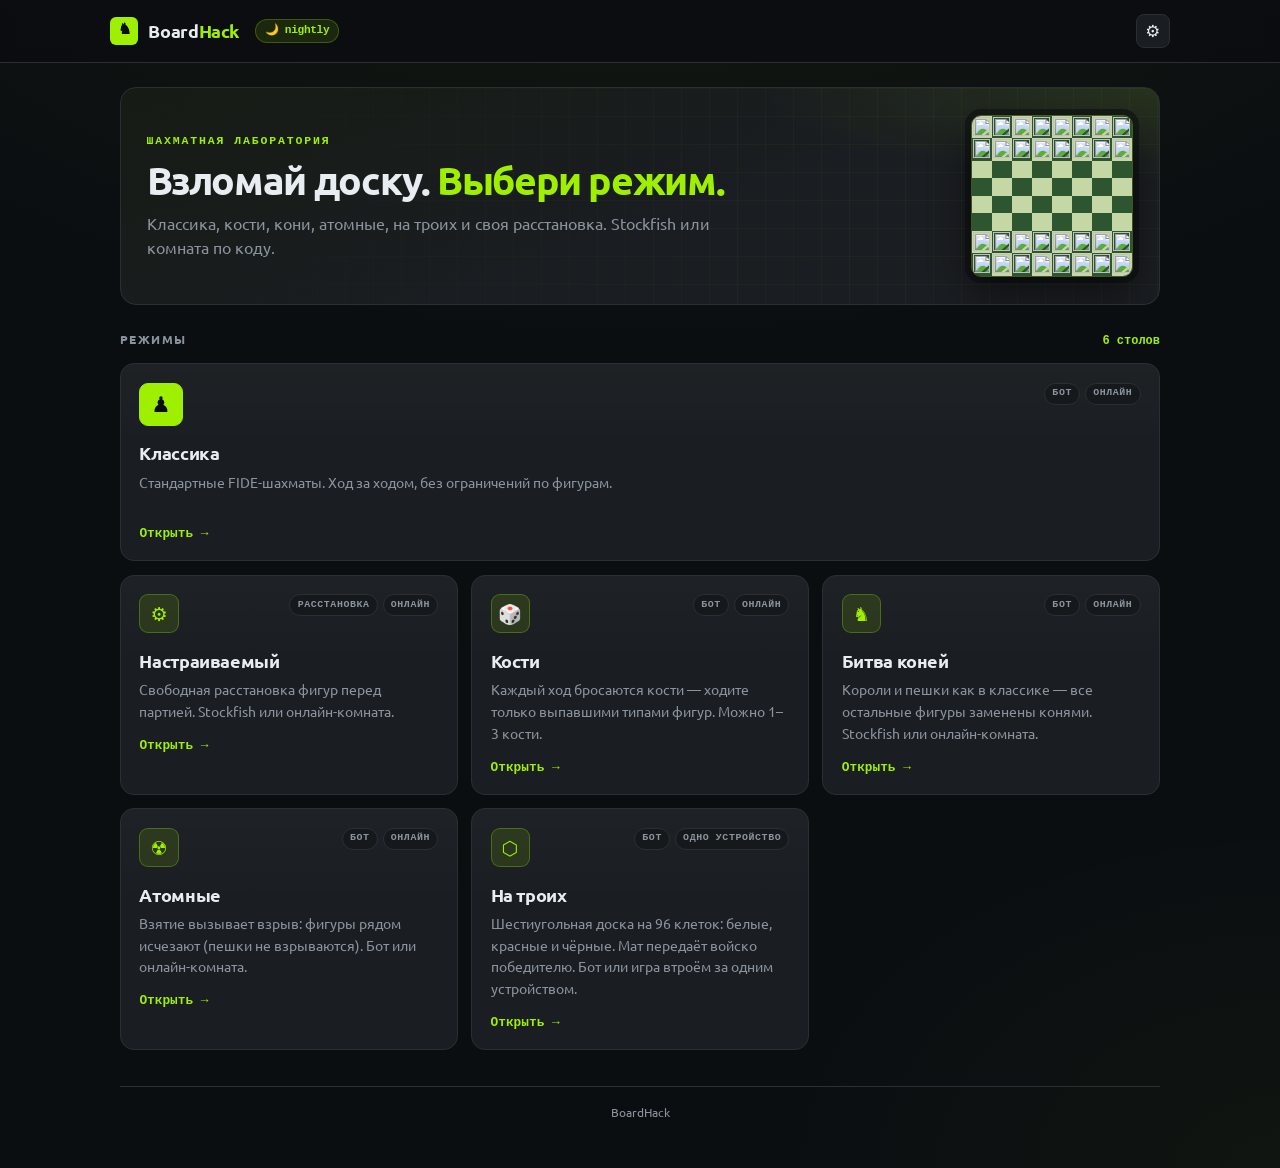
==== commit 68dc30da: "Match chess modes to the hub and fix the mini-board. Use real piece sprites on the hub board and res" ====
--- a/index.html
+++ b/index.html
@@ -7,7 +7,7 @@
   <link rel="preconnect" href="https://fonts.googleapis.com" />
   <link rel="preconnect" href="https://fonts.gstatic.com" crossorigin />
   <link href="https://fonts.googleapis.com/css2?family=Ubuntu:wght@400;500;700&family=Ubuntu+Mono:wght@400;700&display=swap" rel="stylesheet" />
-  <link rel="stylesheet" href="css/boardhack.css?v=20261004hub" />
+  <link rel="stylesheet" href="css/boardhack.css?v=20261004play" />
 </head>
 <body>
   <header class="topbar">
@@ -158,26 +158,30 @@
     (function () {
       "use strict";
 
-      var BACK = "rnbqkbnrpppppppp";
-      var FRONT = "RNBQKBNRPPPPPPPP";
+      var RANKS = [
+        ["bR", "bN", "bB", "bQ", "bK", "bB", "bN", "bR"],
+        ["bP", "bP", "bP", "bP", "bP", "bP", "bP", "bP"],
+        ["", "", "", "", "", "", "", ""],
+        ["", "", "", "", "", "", "", ""],
+        ["", "", "", "", "", "", "", ""],
+        ["", "", "", "", "", "", "", ""],
+        ["wP", "wP", "wP", "wP", "wP", "wP", "wP", "wP"],
+        ["wR", "wN", "wB", "wQ", "wK", "wB", "wN", "wR"]
+      ];
       var board = document.getElementById("hubBoard");
       if (board) {
+        var theme = (window.BoardHackConfig && BoardHackConfig.pieceTheme) ||
+          "https://cdn.jsdelivr.net/gh/oakmac/chessboardjs@master/website/img/chesspieces/wikipedia/{piece}.png";
         var html = "";
-        for (var sq = 0; sq < 64; sq++) {
-          var file = sq % 8;
-          var rank = Math.floor(sq / 8);
-          var light = (file + rank) % 2 === 0;
-          var piece = "";
-          var side = "";
-          if (rank === 0) { piece = BACK.charAt(file); side = "b"; }
-          else if (rank === 1) { piece = BACK.charAt(8 + file); side = "b"; }
-          else if (rank === 6) { piece = FRONT.charAt(8 + file); side = "w"; }
-          else if (rank === 7) { piece = FRONT.charAt(file); side = "w"; }
-          var glyph = piece ? ({
-            K: "\u2654", Q: "\u2655", R: "\u2656", B: "\u2657", N: "\u2658", P: "\u2659",
-            k: "\u265A", q: "\u265B", r: "\u265C", b: "\u265D", n: "\u265E", p: "\u265F"
-          })[piece] || "" : "";
-          html += "<i class=\"" + (light ? "l" : "d") + (side ? " " + side : "") + "\">" + glyph + "</i>";
+        for (var rank = 0; rank < 8; rank++) {
+          for (var file = 0; file < 8; file++) {
+            var light = (file + rank) % 2 === 0;
+            var code = RANKS[rank][file];
+            var img = code
+              ? "<img src=\"" + theme.replace("{piece}", code) + "\" alt=\"\" draggable=\"false\" />"
+              : "";
+            html += "<i class=\"" + (light ? "l" : "d") + "\">" + img + "</i>";
+          }
         }
         board.innerHTML = html;
       }
--- a/css/boardhack.css
+++ b/css/boardhack.css
@@ -13,7 +13,7 @@
   --danger: #ff3e3e;
   --warn: #ffbf00;
   --info: #4dabf7;
-  --radius: 10px;
+  --radius: 14px;
   --font: "Ubuntu", system-ui, -apple-system, sans-serif;
   --mono: "Ubuntu Mono", ui-monospace, monospace;
 }
@@ -155,19 +155,42 @@
 }
 
 .card {
-  background: var(--card);
+  background:
+    linear-gradient(180deg, rgba(159, 239, 0, 0.045), transparent 46%),
+    var(--card);
   border: 1px solid var(--border);
   border-radius: var(--radius);
-  padding: 1.1rem;
+  padding: 1.15rem 1.15rem 1.1rem;
+  box-shadow: 0 12px 32px rgba(0, 0, 0, 0.22);
+}
+
+.layout > .card:first-child {
+  background:
+    radial-gradient(ellipse 70% 80% at 100% 0%, rgba(159, 239, 0, 0.1), transparent 52%),
+    linear-gradient(165deg, #161b14 0%, var(--card) 46%);
+  border-color: rgba(159, 239, 0, 0.2);
 }
 
 .card-title {
-  font-size: 0.7rem;
+  display: flex;
+  align-items: center;
+  gap: 0.45rem;
+  font-size: 0.72rem;
   text-transform: uppercase;
-  letter-spacing: 0.08em;
-  color: var(--text-muted);
-  font-weight: 500;
-  margin-bottom: 0.75rem;
+  letter-spacing: 0.12em;
+  color: var(--text-muted);
+  font-weight: 700;
+  margin-bottom: 0.8rem;
+}
+
+.card-title::before {
+  content: "";
+  width: 0.42rem;
+  height: 0.42rem;
+  border-radius: 2px;
+  background: var(--accent);
+  box-shadow: 0 0 8px var(--accent-glow);
+  flex: 0 0 auto;
 }
 
 .board-wrap {
@@ -194,15 +217,15 @@
 }
 
 .board-b72b1 {
-  border: 2px solid var(--border) !important;
-  border-radius: 8px;
+  border: 1px solid rgba(159, 239, 0, 0.32) !important;
+  border-radius: 10px;
   overflow: hidden;
-  box-shadow: 0 0 0 1px var(--border-soft), 0 12px 40px rgba(0, 0, 0, 0.45);
-}
-
-/* a1 dark; standard FIDE colors */
-.white-1e1d7 { background-color: #c8cdd5 !important; }
-.black-3c85d { background-color: #4a5564 !important; }
+  box-shadow: 0 16px 40px rgba(0, 0, 0, 0.45), 0 0 0 6px rgba(11, 14, 17, 0.45);
+}
+
+/* a1 dark; same green board as the hub */
+.white-1e1d7 { background-color: #c5d7a4 !important; }
+.black-3c85d { background-color: #2c5530 !important; }
 
 /* Ensure black pieces stay visible on dark squares (alpha already outlined) */
 #board img.piece-417db {
@@ -218,10 +241,10 @@
   align-items: center;
   gap: 0.5rem;
   margin-bottom: 1rem;
-  padding: 0.65rem 0.85rem;
-  background: var(--bg-elevated);
-  border: 1px solid var(--border);
-  border-radius: 8px;
+  padding: 0.7rem 0.9rem;
+  background: rgba(11, 14, 17, 0.55);
+  border: 1px solid rgba(159, 239, 0, 0.22);
+  border-radius: 10px;
   font-family: var(--mono);
   font-size: 0.85rem;
 }
@@ -314,8 +337,9 @@
 }
 
 button.btn-ghost:hover {
-  background: var(--card-hover);
-  border-color: #3a424c;
+  background: var(--accent-dim);
+  border-color: rgba(159, 239, 0, 0.45);
+  color: var(--accent);
 }
 
 button.btn:disabled {
@@ -336,9 +360,9 @@
   overflow-y: auto;
   font-family: var(--mono);
   font-size: 0.8rem;
-  background: var(--bg-elevated);
-  border: 1px solid var(--border);
-  border-radius: 8px;
+  background: rgba(11, 14, 17, 0.4);
+  border: 1px solid var(--border);
+  border-radius: 10px;
   padding: 0.5rem;
 }
 
@@ -375,10 +399,10 @@
 }
 
 .meta-item {
-  background: var(--bg-elevated);
-  border: 1px solid var(--border);
-  border-radius: 8px;
-  padding: 0.6rem 0.75rem;
+  background: rgba(11, 14, 17, 0.4);
+  border: 1px solid var(--border);
+  border-radius: 10px;
+  padding: 0.65rem 0.75rem;
 }
 
 .meta-item .k {
@@ -978,13 +1002,12 @@
 
 .hub-board i.l { background: #c5d7a4; }
 .hub-board i.d { background: #2c5530; }
-.hub-board i.w {
-  color: #f7fff2;
-  text-shadow: 0 0 1px #10210e, 0 1px 0 #10210e;
-}
-.hub-board i.b {
-  color: #10180e;
-  text-shadow: 0 0 1px #e7f6d4;
+.hub-board img {
+  width: 92%;
+  height: 92%;
+  object-fit: contain;
+  display: block;
+  pointer-events: none;
 }
 
 .hub-section-head {
@@ -1320,6 +1343,11 @@
   backdrop-filter: blur(3px);
 }
 
+.settings-dialog-head .card-title,
+.rules-dialog-head .card-title {
+  margin-bottom: 0;
+}
+
 .rules-dialog-head,
 .settings-dialog-head {
   display: flex;
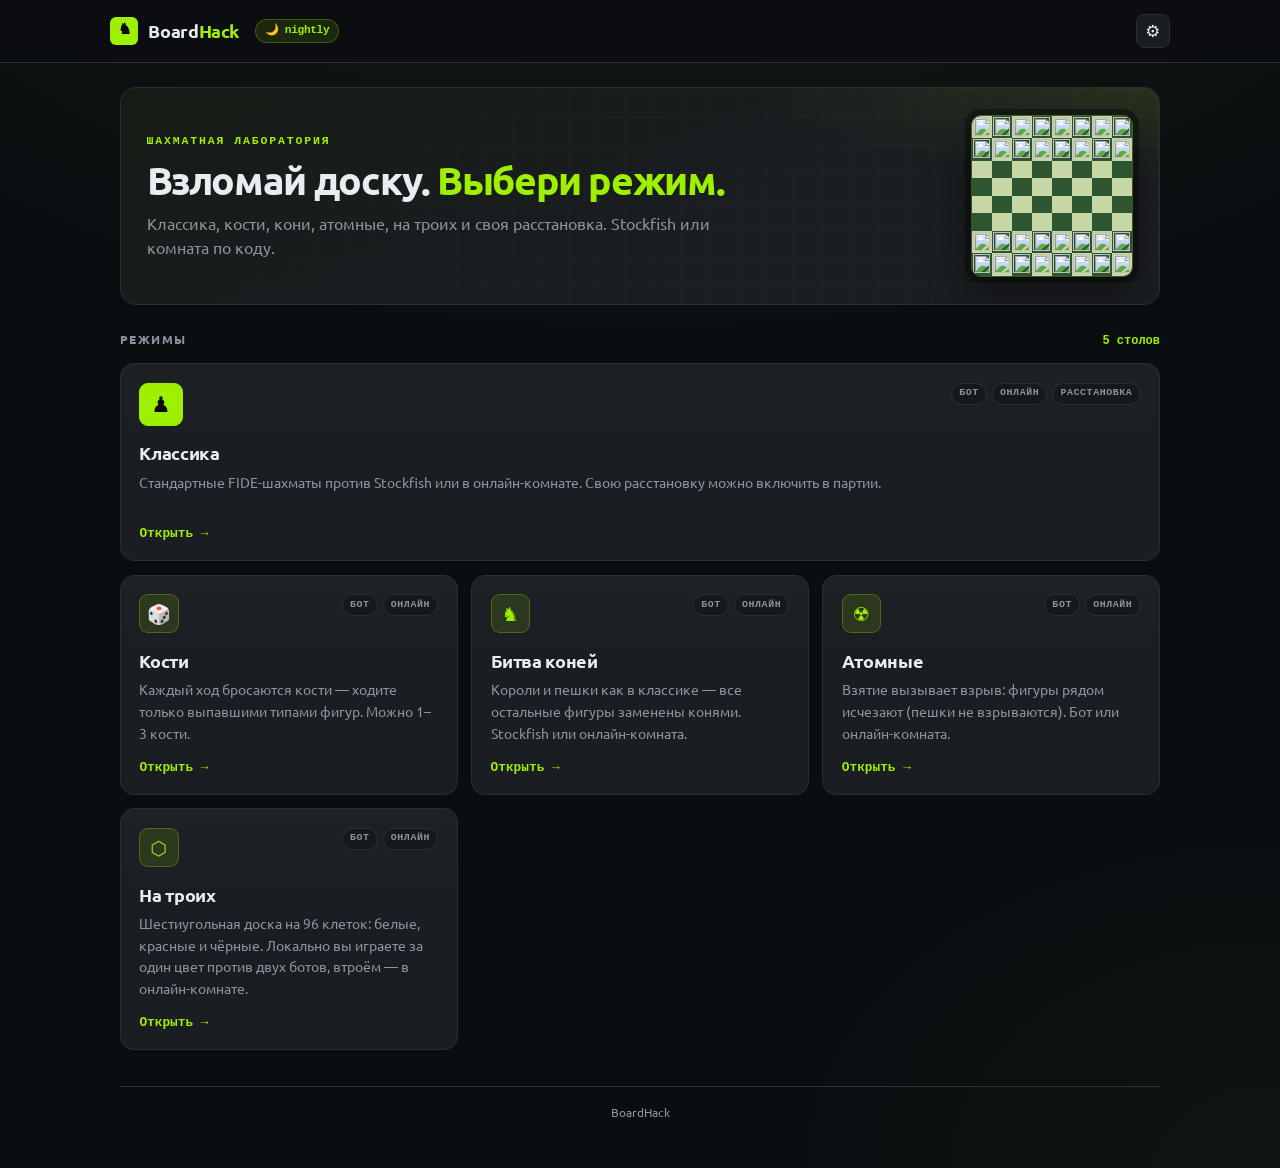
==== commit e909f964: "Fold free piece setup into classic chess. Drop the separate custom hub card, add a setup toggle on c" ====
--- a/index.html
+++ b/index.html
@@ -7,7 +7,7 @@
   <link rel="preconnect" href="https://fonts.googleapis.com" />
   <link rel="preconnect" href="https://fonts.gstatic.com" crossorigin />
   <link href="https://fonts.googleapis.com/css2?family=Ubuntu:wght@400;500;700&family=Ubuntu+Mono:wght@400;700&display=swap" rel="stylesheet" />
-  <link rel="stylesheet" href="css/boardhack.css?v=20261004play" />
+  <link rel="stylesheet" href="css/boardhack.css?v=20261004mix" />
 </head>
 <body>
   <header class="topbar">
@@ -44,7 +44,7 @@
     <section class="hub-modes" aria-labelledby="modesTitle">
       <div class="hub-section-head">
         <h2 id="modesTitle">Режимы</h2>
-        <span class="hub-count" id="modesCount">6 столов</span>
+        <span class="hub-count" id="modesCount">5 столов</span>
       </div>
       <div class="mode-cards">
         <a class="mode-card mode-card--feature" href="gamemodes/chess/classic/">
@@ -53,23 +53,12 @@
             <span class="mode-tags">
               <span class="mode-tag" id="tagClassicBot">Бот</span>
               <span class="mode-tag" id="tagClassicOnline">Онлайн</span>
+              <span class="mode-tag" id="tagClassicSetup">Расстановка</span>
             </span>
           </div>
           <h2 id="cardClassicTitle">Классика</h2>
-          <p id="cardClassicDesc">Стандартные FIDE-шахматы. Ход за ходом, без ограничений по фигурам.</p>
+          <p id="cardClassicDesc">Стандартные FIDE-шахматы против Stockfish или в онлайн-комнате. Свою расстановку можно включить в партии.</p>
           <div class="go" id="cardClassicGo">Открыть →</div>
-        </a>
-        <a class="mode-card" href="gamemodes/chess/custom/">
-          <div class="mode-card-top">
-            <span class="mode-glyph" aria-hidden="true">⚙</span>
-            <span class="mode-tags">
-              <span class="mode-tag" id="tagCustomSetup">Расстановка</span>
-              <span class="mode-tag" id="tagCustomOnline">Онлайн</span>
-            </span>
-          </div>
-          <h2 id="cardChessCustomTitle">Настраиваемый</h2>
-          <p id="cardChessCustomDesc">Свободная расстановка фигур перед партией. Stockfish или онлайн-комната.</p>
-          <div class="go" id="cardChessCustomGo">Открыть →</div>
         </a>
         <a class="mode-card" href="gamemodes/chess/dice/">
           <div class="mode-card-top">
@@ -112,11 +101,11 @@
             <span class="mode-glyph" aria-hidden="true">⬡</span>
             <span class="mode-tags">
               <span class="mode-tag" id="tagThreeBot">Бот</span>
-              <span class="mode-tag" id="tagThreeHotseat">Одно устройство</span>
+              <span class="mode-tag" id="tagThreeOnline">Онлайн</span>
             </span>
           </div>
           <h2 id="cardThreeTitle">На троих</h2>
-          <p id="cardThreeDesc">Шестиугольная доска на 96 клеток: белые, красные и чёрные.</p>
+          <p id="cardThreeDesc">Шестиугольная доска на 96 клеток. Локально — один цвет против двух ботов, втроём — онлайн.</p>
           <div class="go" id="cardThreeGo">Открыть →</div>
         </a>
       </div>
@@ -143,7 +132,7 @@
   </dialog>
 
   <script src="js/boardhack-config.js?v=20261003cfg"></script>
-  <script src="js/i18n.js?v=20261004hub"></script>
+  <script src="js/i18n.js?v=20261004mix"></script>
 <script>
     (function () {
       try {
@@ -212,9 +201,6 @@
         setText("cardDiceTitle", "cardDiceTitle");
         setText("cardDiceDesc", "cardDiceDesc");
         setText("cardDiceGo", "cardDiceGo");
-        setText("cardChessCustomTitle", "cardChessCustomTitle");
-        setText("cardChessCustomDesc", "cardChessCustomDesc");
-        setText("cardChessCustomGo", "cardChessCustomGo");
         setText("cardKnightsTitle", "cardKnightsTitle");
         setText("cardKnightsDesc", "cardKnightsDesc");
         setText("cardKnightsGo", "cardKnightsGo");
@@ -227,11 +213,10 @@
         ["tagClassicBot", "tagDiceBot", "tagKnightsBot", "tagAtomicBot", "tagThreeBot"].forEach(function (id) {
           setText(id, "tagBot");
         });
-        ["tagClassicOnline", "tagCustomOnline", "tagDiceOnline", "tagKnightsOnline", "tagAtomicOnline"].forEach(function (id) {
+        ["tagClassicOnline", "tagDiceOnline", "tagKnightsOnline", "tagAtomicOnline", "tagThreeOnline"].forEach(function (id) {
           setText(id, "tagOnline");
         });
-        setText("tagCustomSetup", "tagSetup");
-        setText("tagThreeHotseat", "tagHotseat");
+        setText("tagClassicSetup", "tagSetup");
         var settingsLang = document.getElementById("settingsLangLabel");
         if (settingsLang) settingsLang.textContent = t("settingsLangLabel");
         var settingsTitle = document.getElementById("settingsTitle");
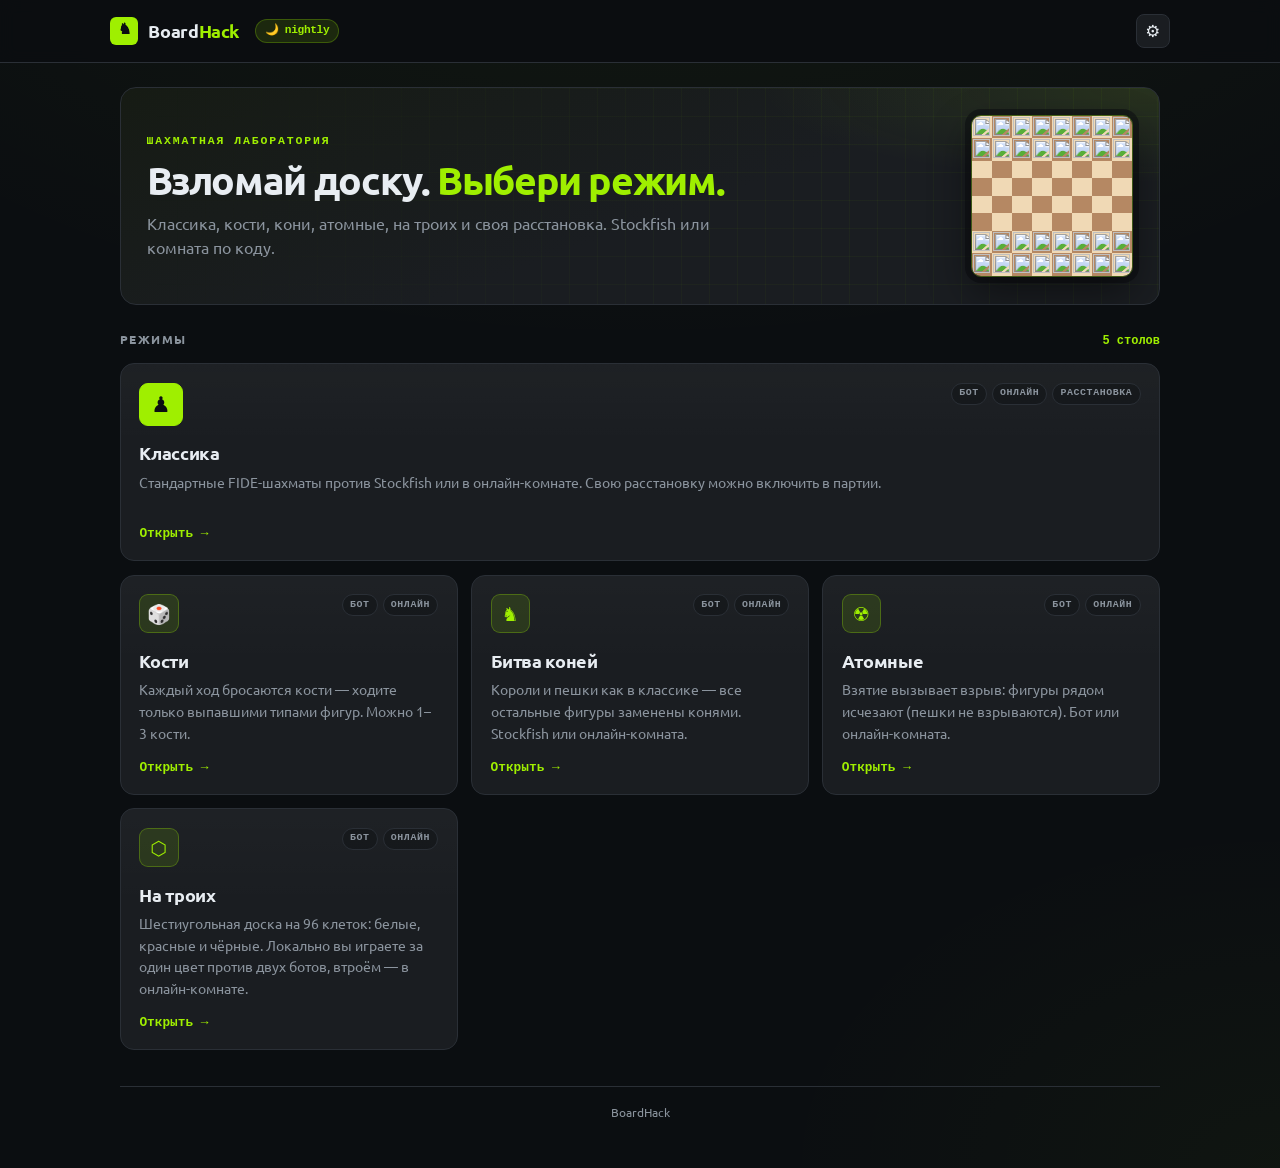
==== commit cf4f01b3: "Restore cream and brown squares on the chessboards. Keep the dark UI and green accent, but stop tint" ====
--- a/index.html
+++ b/index.html
@@ -7,7 +7,7 @@
   <link rel="preconnect" href="https://fonts.googleapis.com" />
   <link rel="preconnect" href="https://fonts.gstatic.com" crossorigin />
   <link href="https://fonts.googleapis.com/css2?family=Ubuntu:wght@400;500;700&family=Ubuntu+Mono:wght@400;700&display=swap" rel="stylesheet" />
-  <link rel="stylesheet" href="css/boardhack.css?v=20261004mix" />
+  <link rel="stylesheet" href="css/boardhack.css?v=20261004wood" />
 </head>
 <body>
   <header class="topbar">
--- a/css/boardhack.css
+++ b/css/boardhack.css
@@ -223,9 +223,9 @@
   box-shadow: 0 16px 40px rgba(0, 0, 0, 0.45), 0 0 0 6px rgba(11, 14, 17, 0.45);
 }
 
-/* a1 dark; same green board as the hub */
-.white-1e1d7 { background-color: #c5d7a4 !important; }
-.black-3c85d { background-color: #2c5530 !important; }
+/* a1 dark; classic cream / brown wood */
+.white-1e1d7 { background-color: #f0d9b5 !important; }
+.black-3c85d { background-color: #b58863 !important; }
 
 /* Ensure black pieces stay visible on dark squares (alpha already outlined) */
 #board img.piece-417db {
@@ -1000,8 +1000,8 @@
   user-select: none;
 }
 
-.hub-board i.l { background: #c5d7a4; }
-.hub-board i.d { background: #2c5530; }
+.hub-board i.l { background: #f0d9b5; }
+.hub-board i.d { background: #b58863; }
 .hub-board img {
   width: 92%;
   height: 92%;
